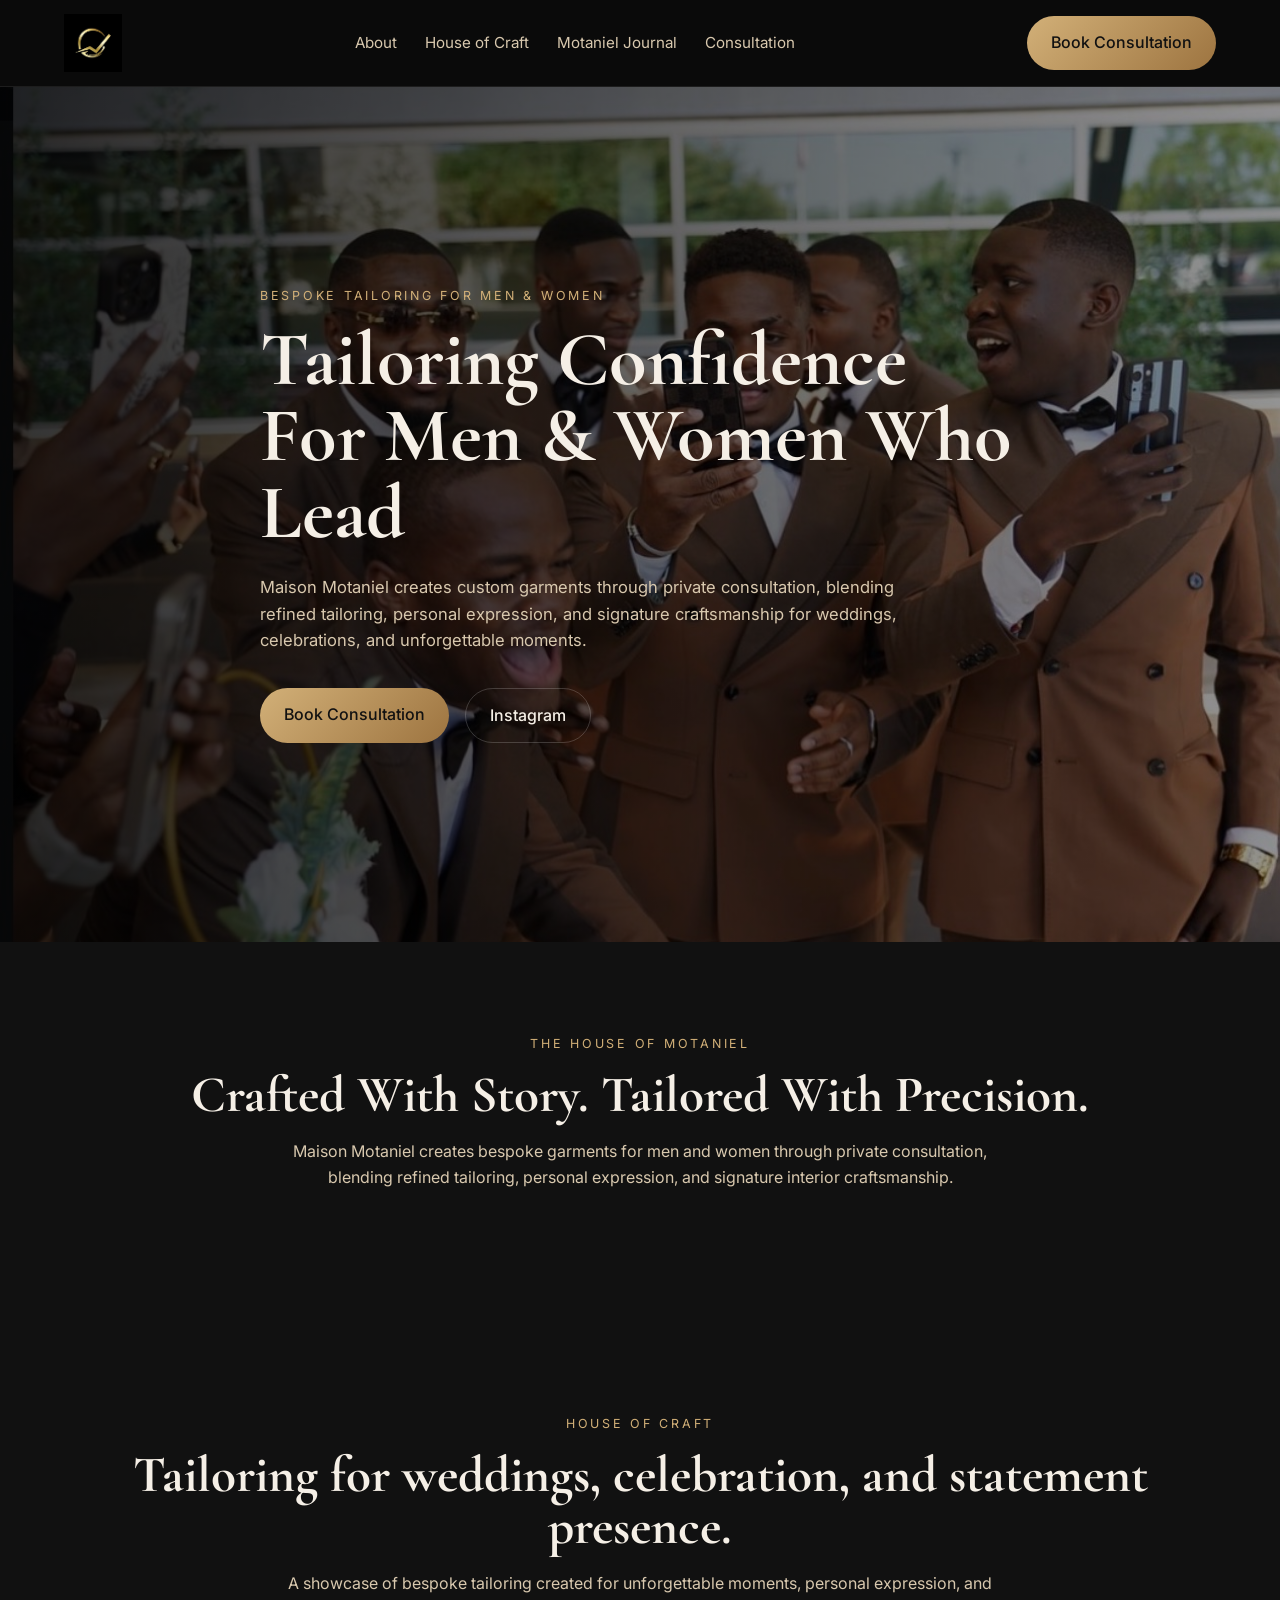
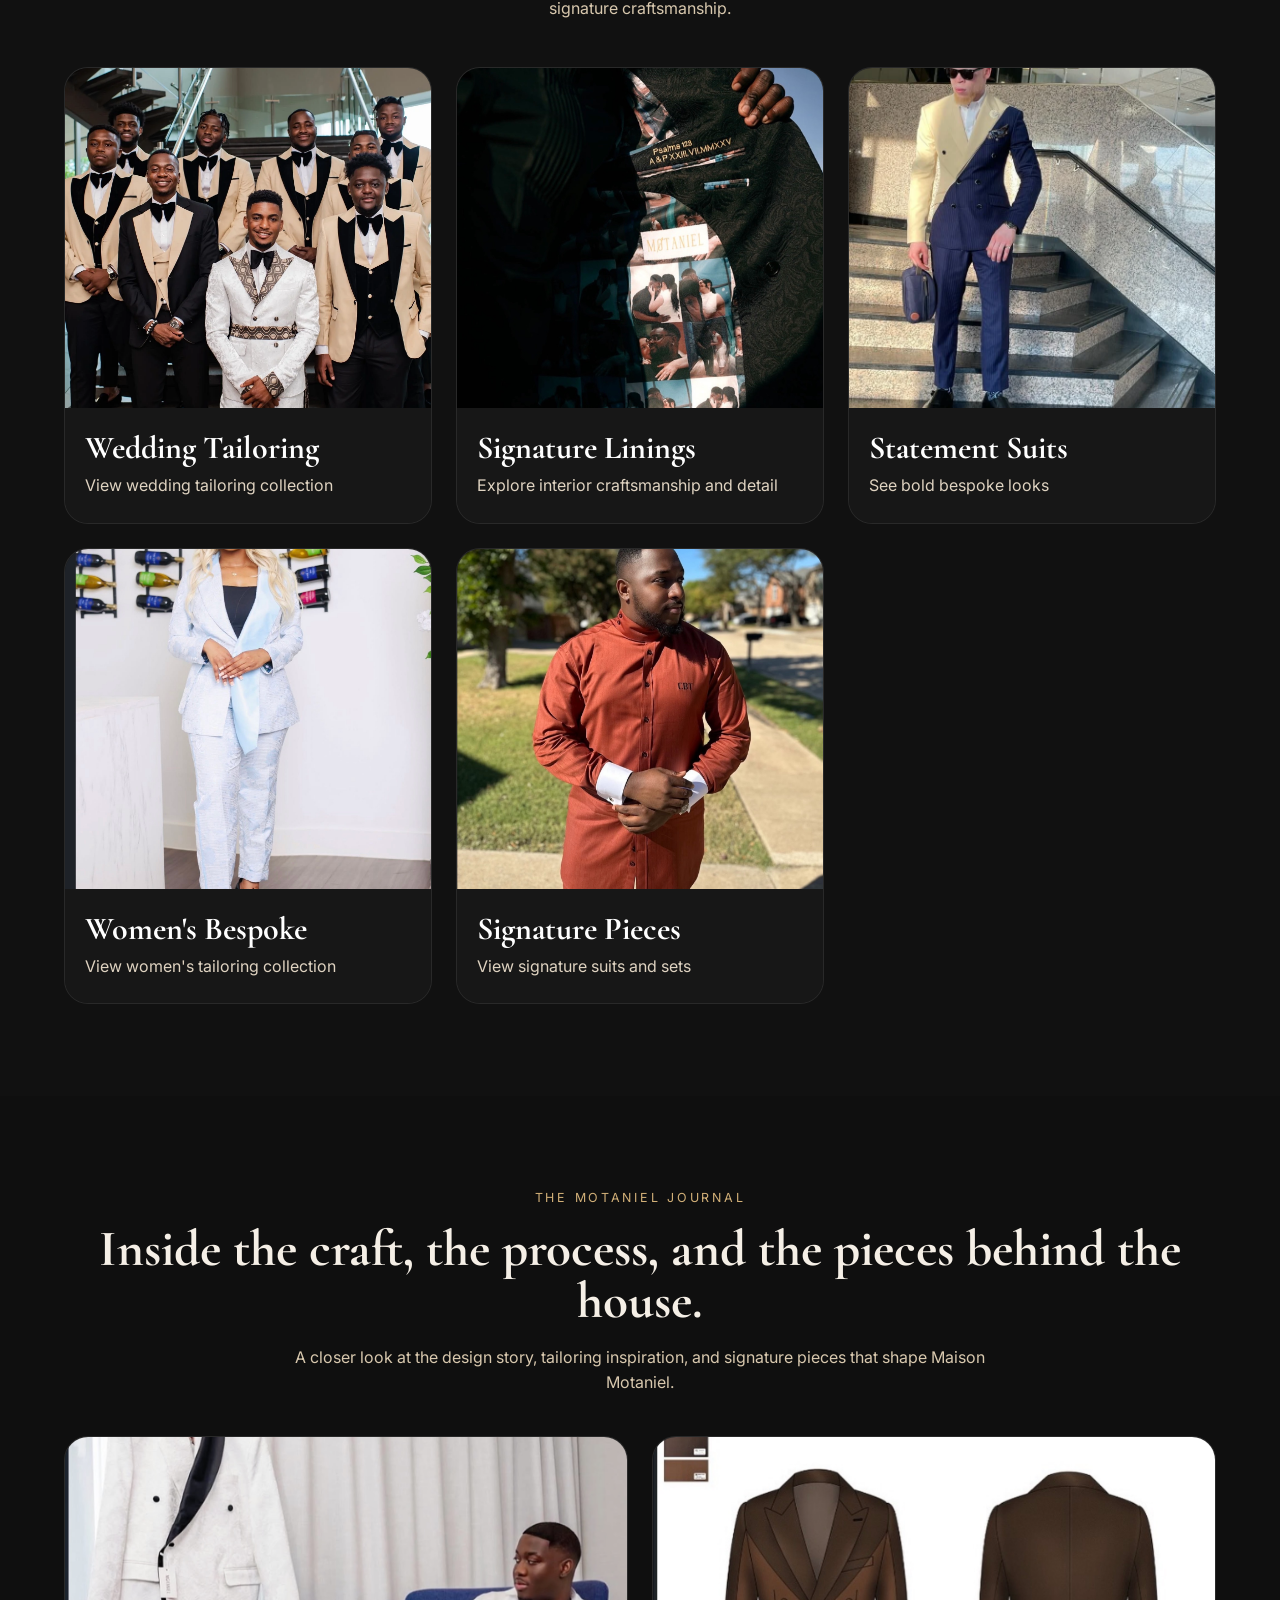
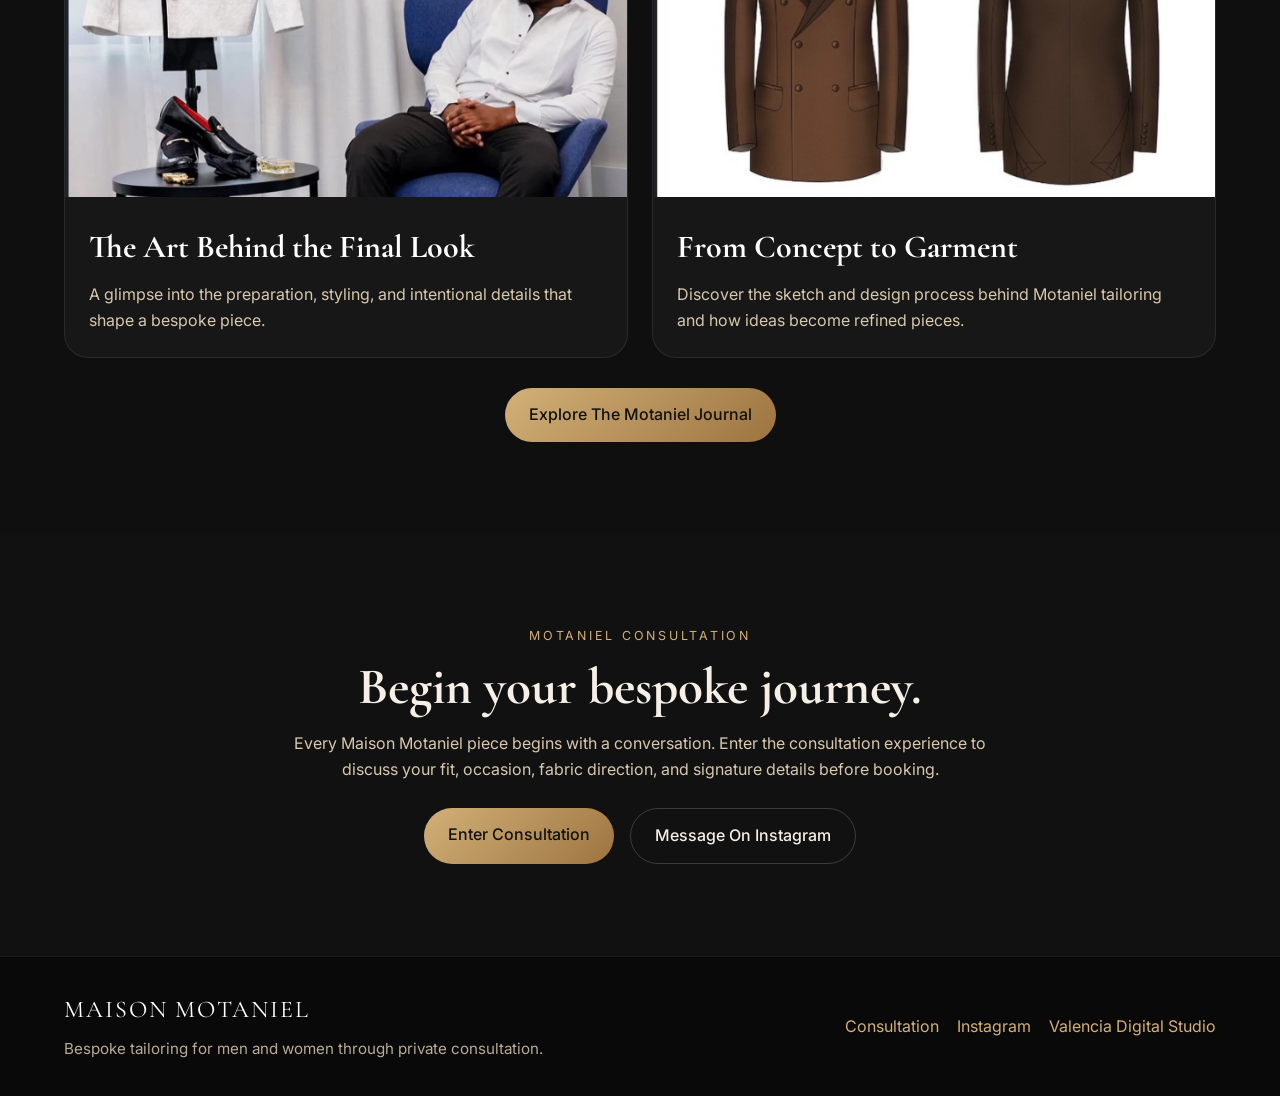
==== index.html @ d2106789 "Update index.html" ====
<!DOCTYPE html>
<html lang="en">
<head>
  <meta charset="UTF-8" />
  <meta name="viewport" content="width=device-width, initial-scale=1.0" />
  <title>Maison Motaniel | Bespoke Tailoring</title>
  <meta name="description" content="Maison Motaniel offers bespoke tailoring for men and women through private consultation, personalized craftsmanship, and signature interior details." />

  <link rel="preconnect" href="https://fonts.googleapis.com">
  <link rel="preconnect" href="https://fonts.gstatic.com" crossorigin>
  <link href="https://fonts.googleapis.com/css2?family=Cormorant+Garamond:wght@400;500;600;700&family=Inter:wght@300;400;500;600&display=swap" rel="stylesheet">
  <link rel="stylesheet" href="style.css">
</head>
<body>

  <header class="site-header">
    <div class="container nav">

      <a href="index.html" class="logo">
        <img src="assets/motaniel-logo.png" alt="Maison Motaniel Logo">
      </a>

      <nav class="menu" id="menu">
        <a href="about.html">About</a>
        <a href="craft.html">House of Craft</a>
        <a href="journal.html">Motaniel Journal</a>
        <a href="consultation.html">Consultation</a>
      </nav>

      <div class="header-right">
        <a href="consultation.html" class="btn btn-gold desktop-btn">Book Consultation</a>
        <button class="menu-toggle" id="menu-toggle" aria-label="Toggle menu">☰</button>
      </div>

    </div>
  </header>

  <section class="hero">
    <div class="container hero-content">
      <p class="eyebrow">Bespoke Tailoring For Men & Women</p>
      <h1>Tailoring Confidence For Men & Women Who Lead</h1>
      <p class="hero-text">
        Maison Motaniel creates custom garments through private consultation, blending refined tailoring,
        personal expression, and signature craftsmanship for weddings, celebrations, and unforgettable moments.
      </p>

      <div class="hero-buttons">
        <a href="consultation.html" class="btn btn-gold">Book Consultation</a>
        <a href="https://www.instagram.com/maisonmotaniel?igsh=MmF2M21vanVxc3ds" target="_blank" class="btn btn-outline">Instagram</a>
      </div>
    </div>
  </section>

  <section class="section brand-statement">
    <div class="container">
      <p class="eyebrow center">The House of Motaniel</p>
      <h2 class="center">Crafted With Story. Tailored With Precision.</h2>
      <p class="brand-intro center">
        Maison Motaniel creates bespoke garments for men and women through private consultation,
        blending refined tailoring, personal expression, and signature interior craftsmanship.
      </p>
    </div>
  </section>

  <section id="craft" class="section dark-section">
    <div class="container">

      <p class="eyebrow center">House of Craft</p>
      <h2 class="center">Tailoring for weddings, celebration, and statement presence.</h2>
      <p class="brand-intro center">
        A showcase of bespoke tailoring created for unforgettable moments, personal expression,
        and signature craftsmanship.
      </p>

      <div class="carousel-shell">
        <div class="luxury-grid" id="mobileCraftSlider">

          <a href="wedding.html" class="portfolio-link">
            <div class="luxury-card">
              <div class="luxury-image-wrap">
                <img src="assets/wedding-suit.jpg" alt="Wedding Tailoring" class="luxury-photo">
              </div>
              <div class="luxury-overlay">
                <h3>Wedding Tailoring</h3>
                <p>View wedding tailoring collection</p>
              </div>
            </div>
          </a>

          <a href="linings.html" class="portfolio-link">
            <div class="luxury-card">
              <div class="luxury-image-wrap">
                <img src="assets/lining-detail.jpg" alt="Signature Linings" class="luxury-photo">
              </div>
              <div class="luxury-overlay">
                <h3>Signature Linings</h3>
                <p>Explore interior craftsmanship and detail</p>
              </div>
            </div>
          </a>

          <a href="statement.html" class="portfolio-link">
            <div class="luxury-card">
              <div class="luxury-image-wrap">
                <img src="assets/statement-suit.jpg" alt="Statement Suits" class="luxury-photo">
              </div>
              <div class="luxury-overlay">
                <h3>Statement Suits</h3>
                <p>See bold bespoke looks</p>
              </div>
            </div>
          </a>

          <a href="women.html" class="portfolio-link">
            <div class="luxury-card">
              <div class="luxury-image-wrap">
                <img src="assets/women-suit.jpg" alt="Women's Bespoke" class="luxury-photo">
              </div>
              <div class="luxury-overlay">
                <h3>Women's Bespoke</h3>
                <p>View women's tailoring collection</p>
              </div>
            </div>
          </a>

          <a href="signature.html" class="portfolio-link">
            <div class="luxury-card">
              <div class="luxury-image-wrap">
                <img src="assets/signature-pieces.jpg" alt="Signature Pieces" class="luxury-photo">
              </div>
              <div class="luxury-overlay">
                <h3>Signature Pieces</h3>
                <p>View signature suits and sets</p>
              </div>
            </div>
          </a>

        </div>
      </div>
    </div>
  </section>

  <section class="section journal-home">
    <div class="container">
      <p class="eyebrow center">The Motaniel Journal</p>
      <h2 class="center">Inside the craft, the process, and the pieces behind the house.</h2>
      <p class="brand-intro center">
        A closer look at the design story, tailoring inspiration, and signature pieces that shape Maison Motaniel.
      </p>

      <div class="carousel-shell">
        <div class="journal-feature-grid" id="mobileJournalSlider">

          <a href="journal.html" class="journal-feature-card">
            <div class="journal-feature-image">
              <img src="assets/journal-1.jpg" alt="Motaniel Journal piece 1">
            </div>
            <div class="journal-feature-text">
              <h3>The Art Behind the Final Look</h3>
              <p>A glimpse into the preparation, styling, and intentional details that shape a bespoke piece.</p>
            </div>
          </a>

          <a href="journal.html" class="journal-feature-card">
            <div class="journal-feature-image">
              <img src="assets/journal-2.jpg" alt="Motaniel Journal piece 2">
            </div>
            <div class="journal-feature-text">
              <h3>From Concept to Garment</h3>
              <p>Discover the sketch and design process behind Motaniel tailoring and how ideas become refined pieces.</p>
            </div>
          </a>

        </div>
      </div>

      <div class="center top-space">
        <a href="journal.html" class="btn btn-gold">Explore The Motaniel Journal</a>
      </div>
    </div>
  </section>

  <section class="section dark-section">
    <div class="container consultation-box">
      <p class="eyebrow center">Motaniel Consultation</p>
      <h2 class="center">Begin your bespoke journey.</h2>
      <p class="center consultation-text">
        Every Maison Motaniel piece begins with a conversation. Enter the consultation experience to discuss
        your fit, occasion, fabric direction, and signature details before booking.
      </p>

      <div class="hero-buttons center-buttons">
        <a href="consultation.html" class="btn btn-gold">Enter Consultation</a>
        <a href="https://www.instagram.com/maisonmotaniel?igsh=MmF2M21vanVxc3ds" target="_blank" class="btn btn-outline">
          Message On Instagram
        </a>
      </div>
    </div>
  </section>

  <footer class="footer">
    <div class="container footer-wrap">
      <div>
        <div class="footer-brand">MAISON MOTANIEL</div>
        <p class="footer-text">Bespoke tailoring for men and women through private consultation.</p>
      </div>

      <div class="footer-links">
        <a href="consultation.html">Consultation</a>
        <a href="https://www.instagram.com/maisonmotaniel" target="_blank">Instagram</a>
        <a href="https://www.instagram.com/valenciadigitalstudio" target="_blank">Valencia Digital Studio</a>
      </div>
    </div>
  </footer>

  <script>
    const toggle = document.getElementById("menu-toggle");
    const menu = document.getElementById("menu");

    toggle.addEventListener("click", () => {
      menu.classList.toggle("show");
    });

    function setupLuxuryCarousel(sliderId, cardSelector, interval = 3500) {
      const slider = document.getElementById(sliderId);
      if (!slider) return;

      const cards = slider.querySelectorAll(cardSelector);
      if (!cards.length) return;

      let index = 0;
      let paused = false;

      function goToCard(i) {
        const card = cards[i];
        if (!card) return;

        slider.scrollTo({
          left: card.offsetLeft - slider.offsetLeft,
          behavior: "smooth"
        });
      }

      function nextCard() {
        if (paused) return;

        index++;
        if (index >= cards.length) {
          index = 0;
        }

        goToCard(index);
      }

      slider.addEventListener("mouseenter", () => paused = true);
      slider.addEventListener("mouseleave", () => paused = false);
      slider.addEventListener("touchstart", () => paused = true, { passive: true });
      slider.addEventListener("touchend", () => {
        setTimeout(() => paused = false, 1200);
      });

      setInterval(nextCard, interval);
    }

    setupLuxuryCarousel("mobileCraftSlider", ".portfolio-link", 3200);
    setupLuxuryCarousel("mobileJournalSlider", ".journal-feature-card", 3800);
  </script>

</body>
</html>
---- style.css ----
* {
  margin: 0;
  padding: 0;
  box-sizing: border-box;
}

html {
  scroll-behavior: smooth;
}

body {
  font-family: 'Inter', sans-serif;
  background: #0b0b0b;
  color: #f5efe6;
  line-height: 1.6;
}

a {
  text-decoration: none;
  color: inherit;
}

img {
  display: block;
  max-width: 100%;
}

.container {
  width: 90%;
  max-width: 1240px;
  margin: 0 auto;
}

/* HEADER */

.site-header {
  position: sticky;
  top: 0;
  z-index: 1000;
  background: rgba(11, 11, 11, 0.94);
  backdrop-filter: blur(8px);
  border-bottom: 1px solid rgba(255,255,255,0.08);
}

.nav {
  display: flex;
  justify-content: space-between;
  align-items: center;
  min-height: 86px;
  gap: 24px;
}

.logo {
  display: flex;
  align-items: center;
}

.logo img {
  height: 58px;
  width: auto;
}

.menu {
  display: flex;
  align-items: center;
  gap: 28px;
  font-size: 0.95rem;
  color: #d8c8ae;
}

.menu a:hover {
  color: #ffffff;
}

.header-right {
  display: flex;
  align-items: center;
  gap: 18px;
}

.menu-toggle {
  display: none;
  background: transparent;
  border: none;
  color: #f5efe6;
  font-size: 28px;
  cursor: pointer;
}

/* BUTTONS */

.btn {
  display: inline-block;
  padding: 14px 24px;
  border-radius: 999px;
  font-weight: 500;
  transition: 0.3s ease;
}

.btn-gold {
  background: linear-gradient(135deg, #d2b078, #9d7440);
  color: #111111;
}

.btn-gold:hover {
  transform: translateY(-2px);
}

.btn-outline {
  border: 1px solid rgba(255,255,255,0.18);
  color: #f5efe6;
}

.btn-outline:hover {
  border-color: #d2b078;
  color: #d2b078;
}

/* HERO */

.hero {
  min-height: 95vh;
  display: flex;
  align-items: center;
  background:
    linear-gradient(to right, rgba(0,0,0,0.80), rgba(0,0,0,0.42)),
    url("assets/hero-banner.jpg");
  background-size: cover;
  background-position: center;
}

.hero-content {
  max-width: 760px;
  padding: 120px 0;
}

.eyebrow {
  text-transform: uppercase;
  letter-spacing: 0.22em;
  color: #d2b078;
  font-size: 0.78rem;
  margin-bottom: 16px;
}

.hero h1,
h2 {
  font-family: 'Cormorant Garamond', serif;
  line-height: 1;
}

.hero h1 {
  font-size: clamp(3rem, 6vw, 5.6rem);
  margin-bottom: 22px;
}

.hero-text {
  max-width: 640px;
  color: #d8c8ae;
  font-size: 1.04rem;
  margin-bottom: 34px;
}

.hero-buttons {
  display: flex;
  gap: 16px;
  flex-wrap: wrap;
}

/* INNER HERO */

.inner-hero {
  min-height: 70vh;
  display: flex;
  align-items: center;
  background:
    linear-gradient(to right, rgba(0,0,0,0.78), rgba(0,0,0,0.38)),
    url("assets/hero-banner.jpg");
  background-size: cover;
  background-position: center;
}

.inner-hero-content {
  max-width: 760px;
  padding: 110px 0;
}

/* GENERAL */

.section {
  padding: 92px 0;
}

.dark-section {
  background: #111111;
}

.center {
  text-align: center;
}

.center-buttons {
  justify-content: center;
}

h2 {
  font-size: clamp(2.2rem, 4vw, 3.7rem);
  margin-bottom: 18px;
}

p {
  color: #d9cfbf;
}

.brand-intro {
  max-width: 760px;
  margin: 0 auto 40px;
  color: #d8c8ae;
}

.brand-statement {
  background: #111111;
}

/* LAYOUTS */

.two-column {
  display: grid;
  grid-template-columns: 1fr 1fr;
  gap: 40px;
  align-items: start;
}

.cards {
  display: grid;
  grid-template-columns: repeat(3, 1fr);
  gap: 24px;
}

.card,
.process-box {
  background: #171717;
  border: 1px solid rgba(255,255,255,0.08);
  border-radius: 22px;
  padding: 28px;
}

.card h3,
.process-box h3 {
  font-family: 'Cormorant Garamond', serif;
  font-size: 1.8rem;
  margin-bottom: 12px;
  color: #ffffff;
}

.process-grid {
  display: grid;
  grid-template-columns: repeat(4, 1fr);
  gap: 22px;
  margin-top: 40px;
}

.process-box span {
  color: #d2b078;
  font-size: 1.2rem;
  font-weight: 600;
}

/* HOUSE OF CRAFT */

.portfolio-link {
  text-decoration: none;
  color: inherit;
  display: block;
}

.luxury-grid {
  display: grid;
  grid-template-columns: repeat(3, 1fr);
  gap: 24px;
  margin-top: 45px;
}

.luxury-card {
  background: #171717;
  border: 1px solid rgba(255,255,255,0.08);
  border-radius: 24px;
  overflow: hidden;
  display: flex;
  flex-direction: column;
  height: 100%;
  transition: transform 0.35s ease, border-color 0.35s ease;
}

.luxury-card:hover {
  transform: translateY(-4px);
  border-color: rgba(210,176,120,0.35);
}

.luxury-image-wrap {
  width: 100%;
  height: 340px;
  overflow: hidden;
  background: #111111;
}

.luxury-photo {
  width: 100%;
  height: 100%;
  object-fit: cover;
  display: block;
}

.luxury-overlay {
  padding: 22px 20px 24px;
  background: #171717;
}

.luxury-overlay h3 {
  font-family: 'Cormorant Garamond', serif;
  font-size: 2rem;
  color: #ffffff;
  margin-bottom: 8px;
  line-height: 1.1;
}

.luxury-overlay p {
  color: #dfd3c1;
  margin: 0;
}

/* JOURNAL */

.top-space {
  margin-top: 30px;
}

.journal-home {
  background: #0f0f0f;
}

.journal-feature-grid {
  display: grid;
  grid-template-columns: repeat(2, 1fr);
  gap: 24px;
  margin-top: 40px;
}

.journal-feature-card {
  text-decoration: none;
  color: inherit;
  background: #171717;
  border: 1px solid rgba(255,255,255,0.08);
  border-radius: 24px;
  overflow: hidden;
  display: block;
  transition: transform 0.35s ease, border-color 0.35s ease;
}

.journal-feature-card:hover {
  transform: translateY(-4px);
  border-color: rgba(210,176,120,0.35);
}

.journal-feature-image img {
  width: 100%;
  height: 360px;
  object-fit: cover;
  display: block;
}

.journal-feature-text {
  padding: 24px;
}

.journal-feature-text h3 {
  font-family: 'Cormorant Garamond', serif;
  font-size: 2rem;
  margin-bottom: 10px;
  color: #ffffff;
}

.journal-feature-text p {
  color: #d8c8ae;
}

/* CONSULTATION */

.consultation-box {
  max-width: 920px;
  margin: 0 auto;
}

.consultation-text,
.contact-text {
  max-width: 700px;
  margin: 0 auto 26px;
  color: #d8c8ae;
}

/* GALLERY */

.gallery-grid {
  display: grid;
  grid-template-columns: repeat(3, 1fr);
  gap: 22px;
}

.gallery-item {
  border-radius: 20px;
  overflow: hidden;
  background: #111111;
  border: 1px solid rgba(255,255,255,0.08);
  aspect-ratio: 4 / 5;
}

.gallery-item img {
  width: 100%;
  height: 100%;
  display: block;
  object-fit: cover;
}

/* FOOTER */

.footer {
  padding: 34px 0;
  border-top: 1px solid rgba(255,255,255,0.08);
  background: #090909;
}

.footer-wrap {
  display: flex;
  justify-content: space-between;
  align-items: center;
  gap: 20px;
  flex-wrap: wrap;
}

.footer-brand {
  font-family: 'Cormorant Garamond', serif;
  font-size: 1.5rem;
  letter-spacing: 0.08em;
  color: #ffffff;
  margin-bottom: 8px;
}

.footer-text {
  font-size: 0.95rem;
  color: #b9ab95;
}

.footer-links {
  display: flex;
  gap: 18px;
  flex-wrap: wrap;
  color: #d2b078;
}

.footer-links a:hover {
  color: #ffffff;
}

/* MOBILE */

@media (max-width: 992px) {
  .desktop-btn {
    display: none;
  }

  .menu-toggle {
    display: block;
  }

  .menu {
    position: absolute;
    top: 86px;
    right: 5%;
    background: #111111;
    border: 1px solid rgba(255,255,255,0.08);
    border-radius: 18px;
    padding: 18px 20px;
    width: 220px;
    display: none;
    flex-direction: column;
    align-items: flex-start;
    gap: 14px;
    box-shadow: 0 20px 60px rgba(0,0,0,0.35);
  }

  .menu.show {
    display: flex;
  }

  .two-column {
    grid-template-columns: 1fr;
  }

  .hero {
    min-height: 84vh;
    background-size: cover;
  }

  .hero-content {
    padding: 100px 0;
  }

  .hero h1 {
    font-size: 3.3rem;
  }

  .mobile-auto-slider {
    display: flex !important;
    overflow-x: auto;
    gap: 18px;
    scroll-snap-type: x mandatory;
    -webkit-overflow-scrolling: touch;
    scrollbar-width: none;
    padding-bottom: 10px;
  }

  .mobile-auto-slider::-webkit-scrollbar {
    display: none;
  }

  .mobile-auto-slider .slide-card,
  .mobile-auto-slider .journal-feature-card {
    flex: 0 0 85%;
    scroll-snap-align: start;
  }

  .journal-feature-grid {
    display: flex;
  }

  .luxury-grid {
    display: flex;
    overflow-x: auto;
    gap: 20px;
    scroll-snap-type: x mandatory;
    -webkit-overflow-scrolling: touch;
    scrollbar-width: none;
    padding: 4px 2px 14px;
  }

  .luxury-grid::-webkit-scrollbar {
    display: none;
  }

  .portfolio-link {
    flex: 0 0 84%;
    scroll-snap-align: start;
  }

  .luxury-card {
    min-height: 100%;
  }

  .luxury-image-wrap {
    height: 300px;
  }

  .gallery-grid {
    grid-template-columns: 1fr;
  }
}

@media (max-width: 640px) {
  .container {
    width: 92%;
  }

  .logo img {
    height: 48px;
  }

  .hero h1 {
    font-size: 2.7rem;
  }

  .btn {
    padding: 13px 20px;
  }

  .section {
    padding: 74px 0;
  }

  .luxury-overlay h3 {
    font-size: 1.8rem;
  }

  .journal-feature-image img {
    height: 300px;
  }

  .journal-feature-text h3 {
    font-size: 1.8rem;
  }

  .portfolio-link {
    flex: 0 0 88%;
  }

  .luxury-image-wrap {
    height: 270px;
  }
}
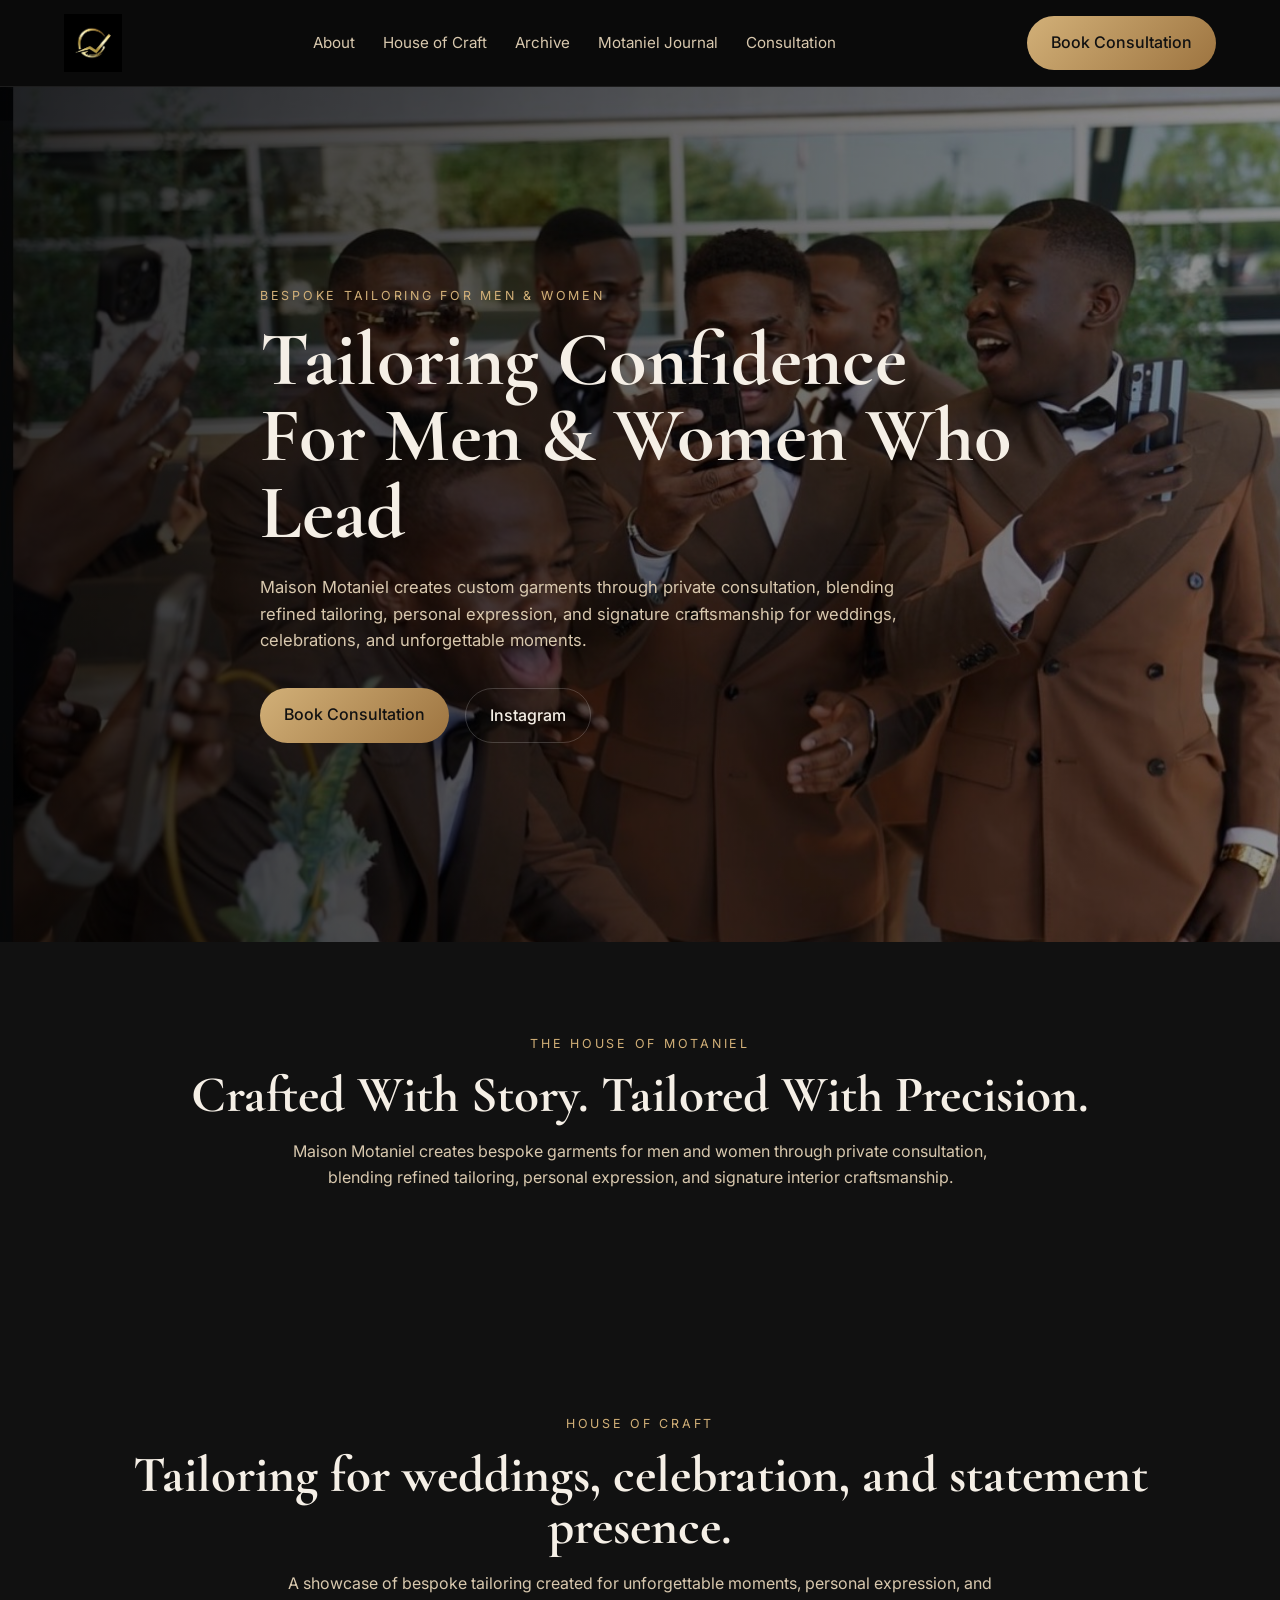
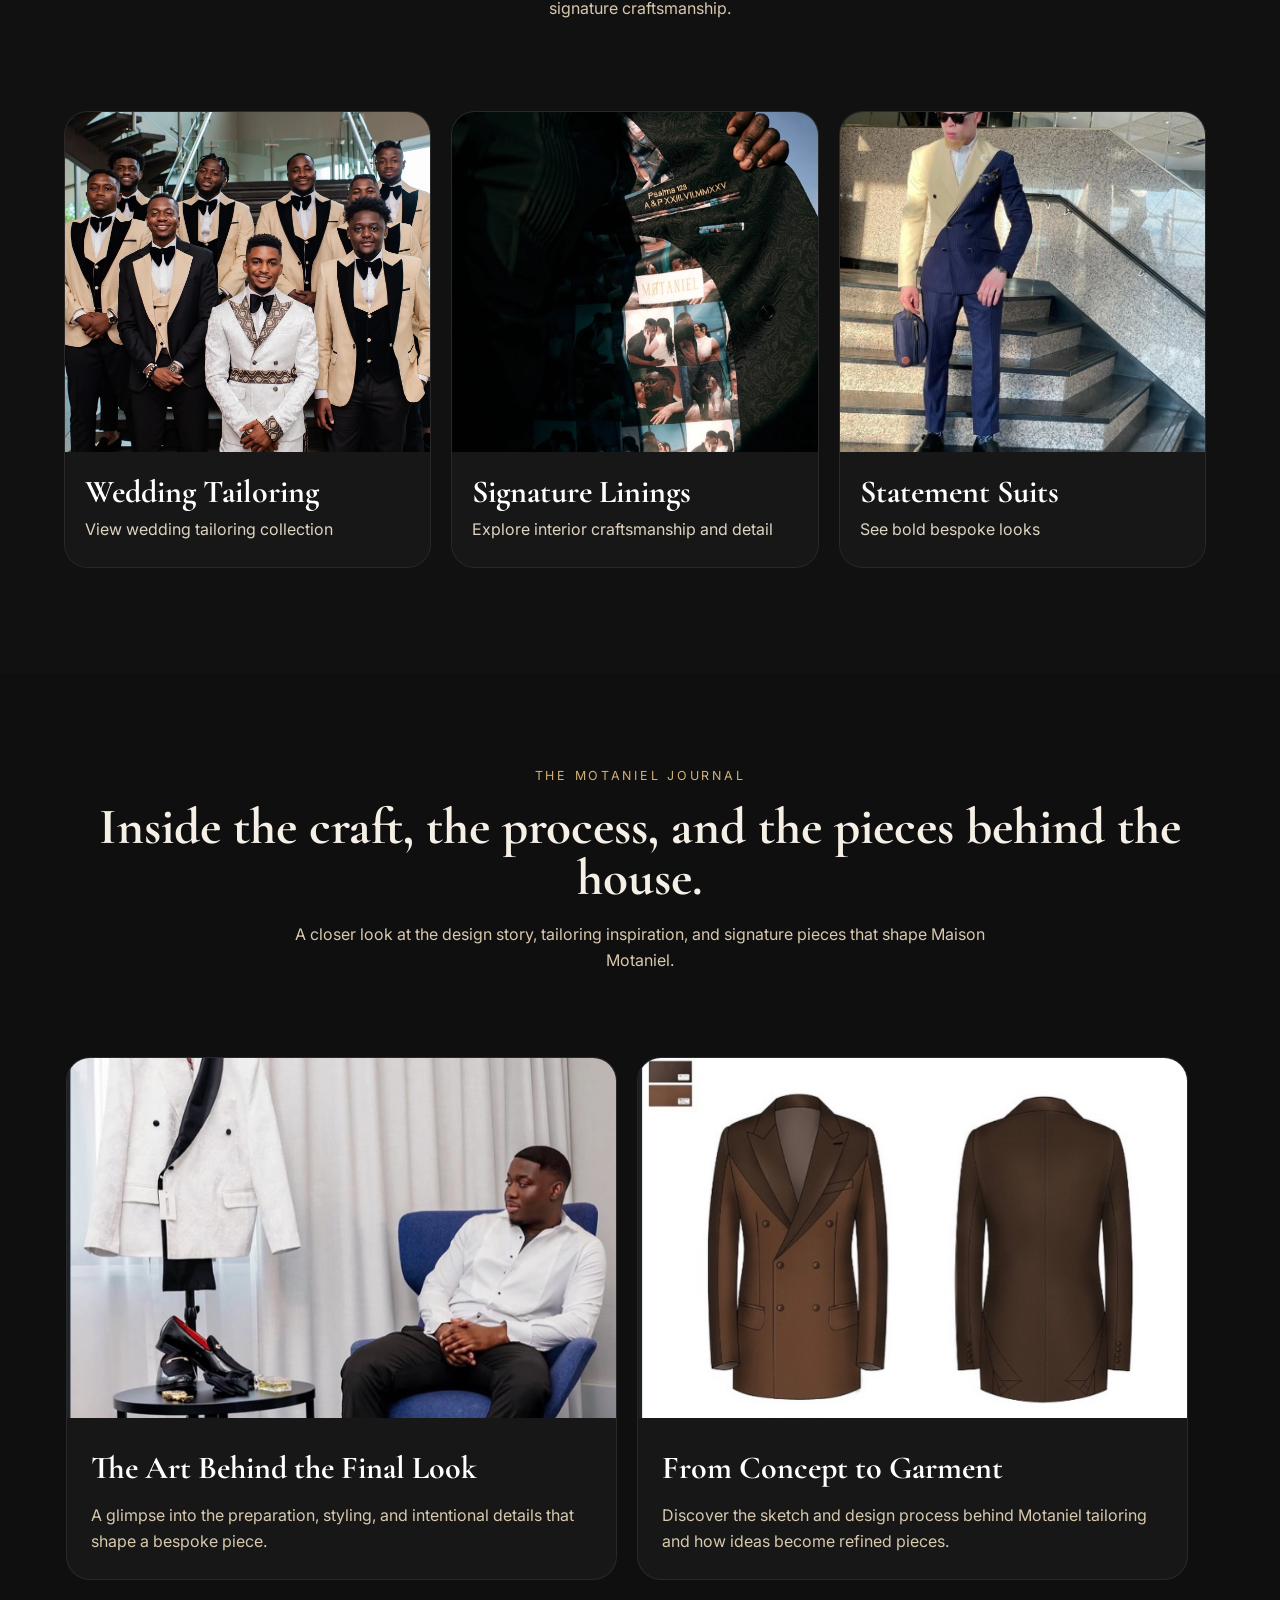
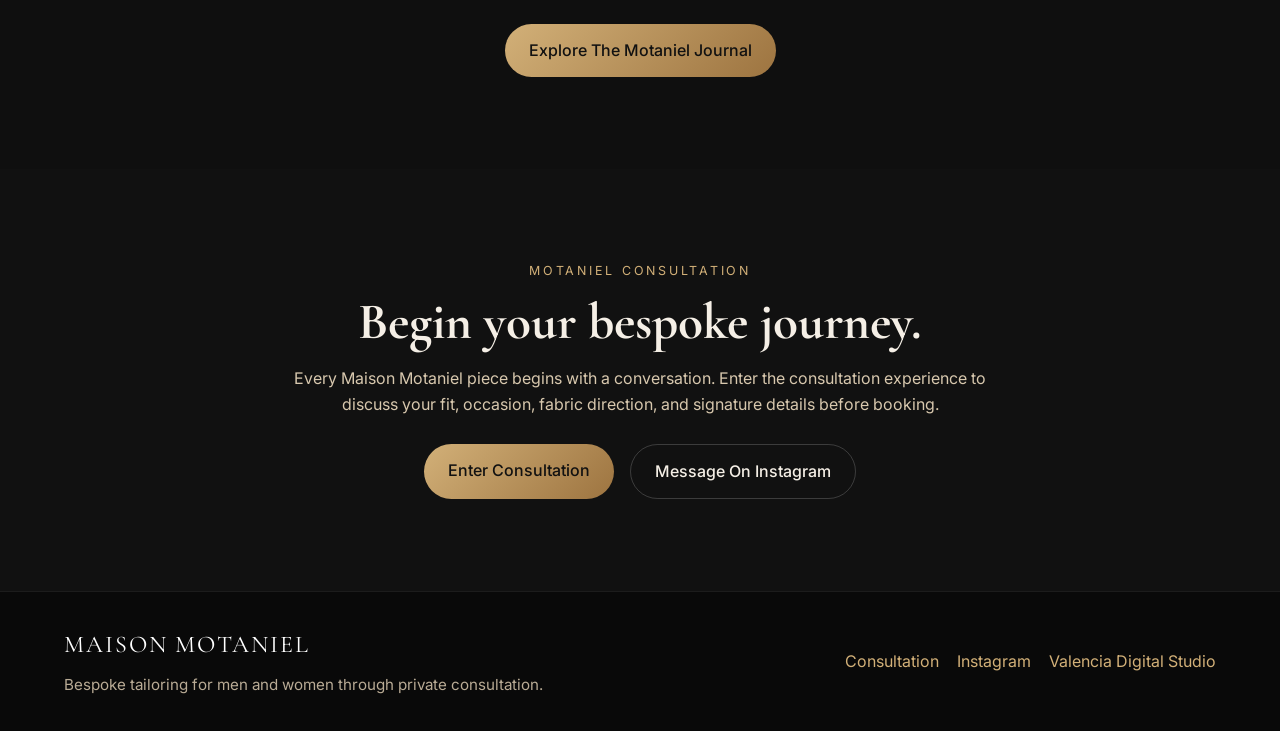
==== commit bc5b6234: "Update index.html" ====
--- a/index.html
+++ b/index.html
@@ -23,6 +23,7 @@
       <nav class="menu" id="menu">
         <a href="about.html">About</a>
         <a href="craft.html">House of Craft</a>
+        <a href="archive.html">Archive</a>
         <a href="journal.html">Motaniel Journal</a>
         <a href="consultation.html">Consultation</a>
       </nav>
--- a/style.css
+++ b/style.css
@@ -221,6 +221,10 @@
   background: #111111;
 }
 
+.carousel-shell {
+  overflow: hidden;
+}
+
 /* LAYOUTS */
 
 .two-column {
@@ -271,13 +275,24 @@
   text-decoration: none;
   color: inherit;
   display: block;
+  flex: 0 0 32%;
+  scroll-snap-align: start;
 }
 
 .luxury-grid {
-  display: grid;
-  grid-template-columns: repeat(3, 1fr);
-  gap: 24px;
+  display: flex;
+  overflow-x: auto;
+  gap: 20px;
   margin-top: 45px;
+  scroll-snap-type: x mandatory;
+  scroll-behavior: smooth;
+  -webkit-overflow-scrolling: touch;
+  scrollbar-width: none;
+  padding: 4px 2px 14px;
+}
+
+.luxury-grid::-webkit-scrollbar {
+  display: none;
 }
 
 .luxury-card {
@@ -339,10 +354,19 @@
 }
 
 .journal-feature-grid {
-  display: grid;
-  grid-template-columns: repeat(2, 1fr);
-  gap: 24px;
+  display: flex;
+  overflow-x: auto;
+  gap: 20px;
   margin-top: 40px;
+  scroll-snap-type: x mandatory;
+  scroll-behavior: smooth;
+  -webkit-overflow-scrolling: touch;
+  scrollbar-width: none;
+  padding: 4px 2px 14px;
+}
+
+.journal-feature-grid::-webkit-scrollbar {
+  display: none;
 }
 
 .journal-feature-card {
@@ -354,6 +378,8 @@
   overflow: hidden;
   display: block;
   transition: transform 0.35s ease, border-color 0.35s ease;
+  flex: 0 0 48%;
+  scroll-snap-align: start;
 }
 
 .journal-feature-card:hover {
@@ -508,51 +534,12 @@
     font-size: 3.3rem;
   }
 
-  .mobile-auto-slider {
-    display: flex !important;
-    overflow-x: auto;
-    gap: 18px;
-    scroll-snap-type: x mandatory;
-    -webkit-overflow-scrolling: touch;
-    scrollbar-width: none;
-    padding-bottom: 10px;
-  }
-
-  .mobile-auto-slider::-webkit-scrollbar {
-    display: none;
-  }
-
-  .mobile-auto-slider .slide-card,
-  .mobile-auto-slider .journal-feature-card {
-    flex: 0 0 85%;
-    scroll-snap-align: start;
-  }
-
-  .journal-feature-grid {
-    display: flex;
-  }
-
-  .luxury-grid {
-    display: flex;
-    overflow-x: auto;
-    gap: 20px;
-    scroll-snap-type: x mandatory;
-    -webkit-overflow-scrolling: touch;
-    scrollbar-width: none;
-    padding: 4px 2px 14px;
-  }
-
-  .luxury-grid::-webkit-scrollbar {
-    display: none;
-  }
-
   .portfolio-link {
     flex: 0 0 84%;
-    scroll-snap-align: start;
-  }
-
-  .luxury-card {
-    min-height: 100%;
+  }
+
+  .journal-feature-card {
+    flex: 0 0 84%;
   }
 
   .luxury-image-wrap {
@@ -601,7 +588,58 @@
     flex: 0 0 88%;
   }
 
+  .journal-feature-card {
+    flex: 0 0 88%;
+  }
+
   .luxury-image-wrap {
     height: 270px;
   }
 }
+.archive-image {
+  cursor: pointer;
+  transition: transform 0.35s ease, opacity 0.35s ease;
+}
+
+.archive-image:hover {
+  transform: scale(1.03);
+  opacity: 0.92;
+}
+
+.lightbox {
+  position: fixed;
+  inset: 0;
+  background: rgba(0, 0, 0, 0.92);
+  display: flex;
+  align-items: center;
+  justify-content: center;
+  padding: 40px 20px;
+  opacity: 0;
+  visibility: hidden;
+  transition: opacity 0.35s ease, visibility 0.35s ease;
+  z-index: 3000;
+}
+
+.lightbox.show {
+  opacity: 1;
+  visibility: visible;
+}
+
+.lightbox img {
+  max-width: 92vw;
+  max-height: 88vh;
+  border-radius: 18px;
+  box-shadow: 0 20px 80px rgba(0, 0, 0, 0.45);
+}
+
+.lightbox-close {
+  position: absolute;
+  top: 22px;
+  right: 28px;
+  background: transparent;
+  border: none;
+  color: #ffffff;
+  font-size: 2.6rem;
+  line-height: 1;
+  cursor: pointer;
+}
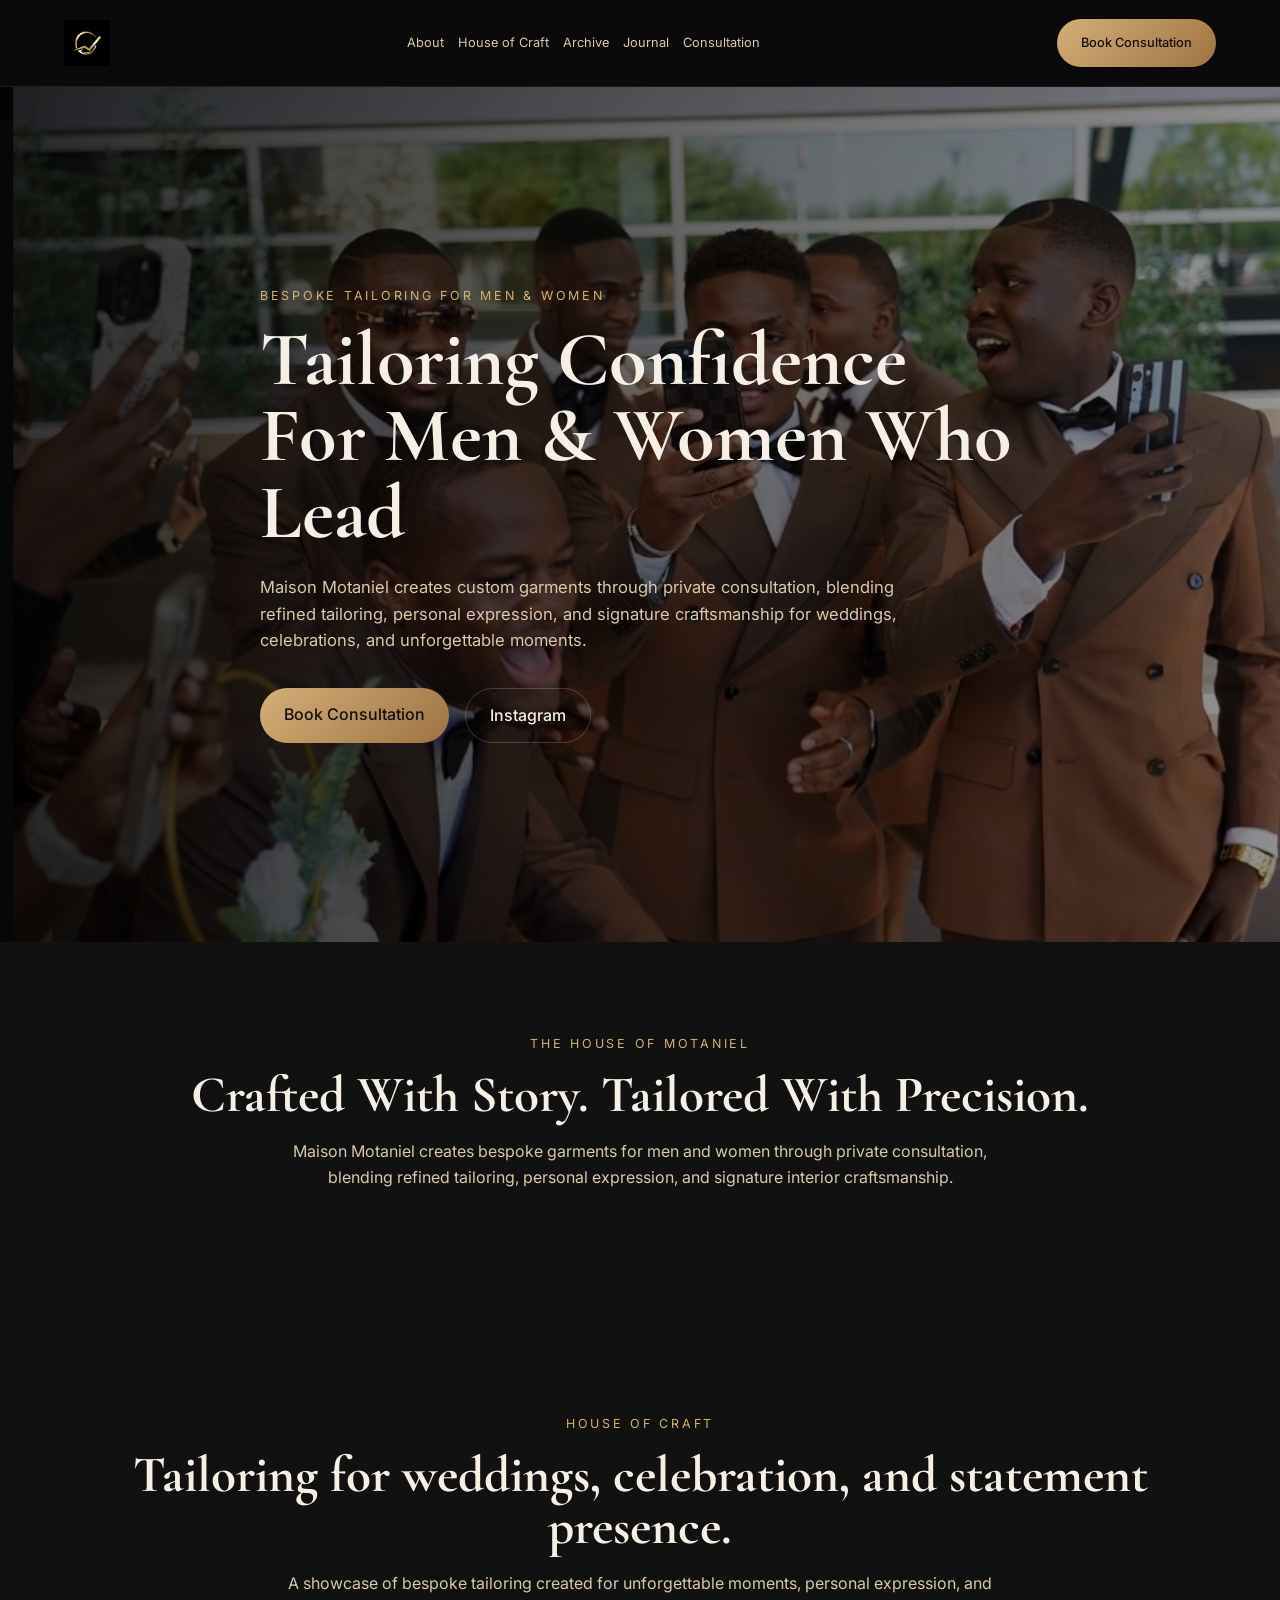
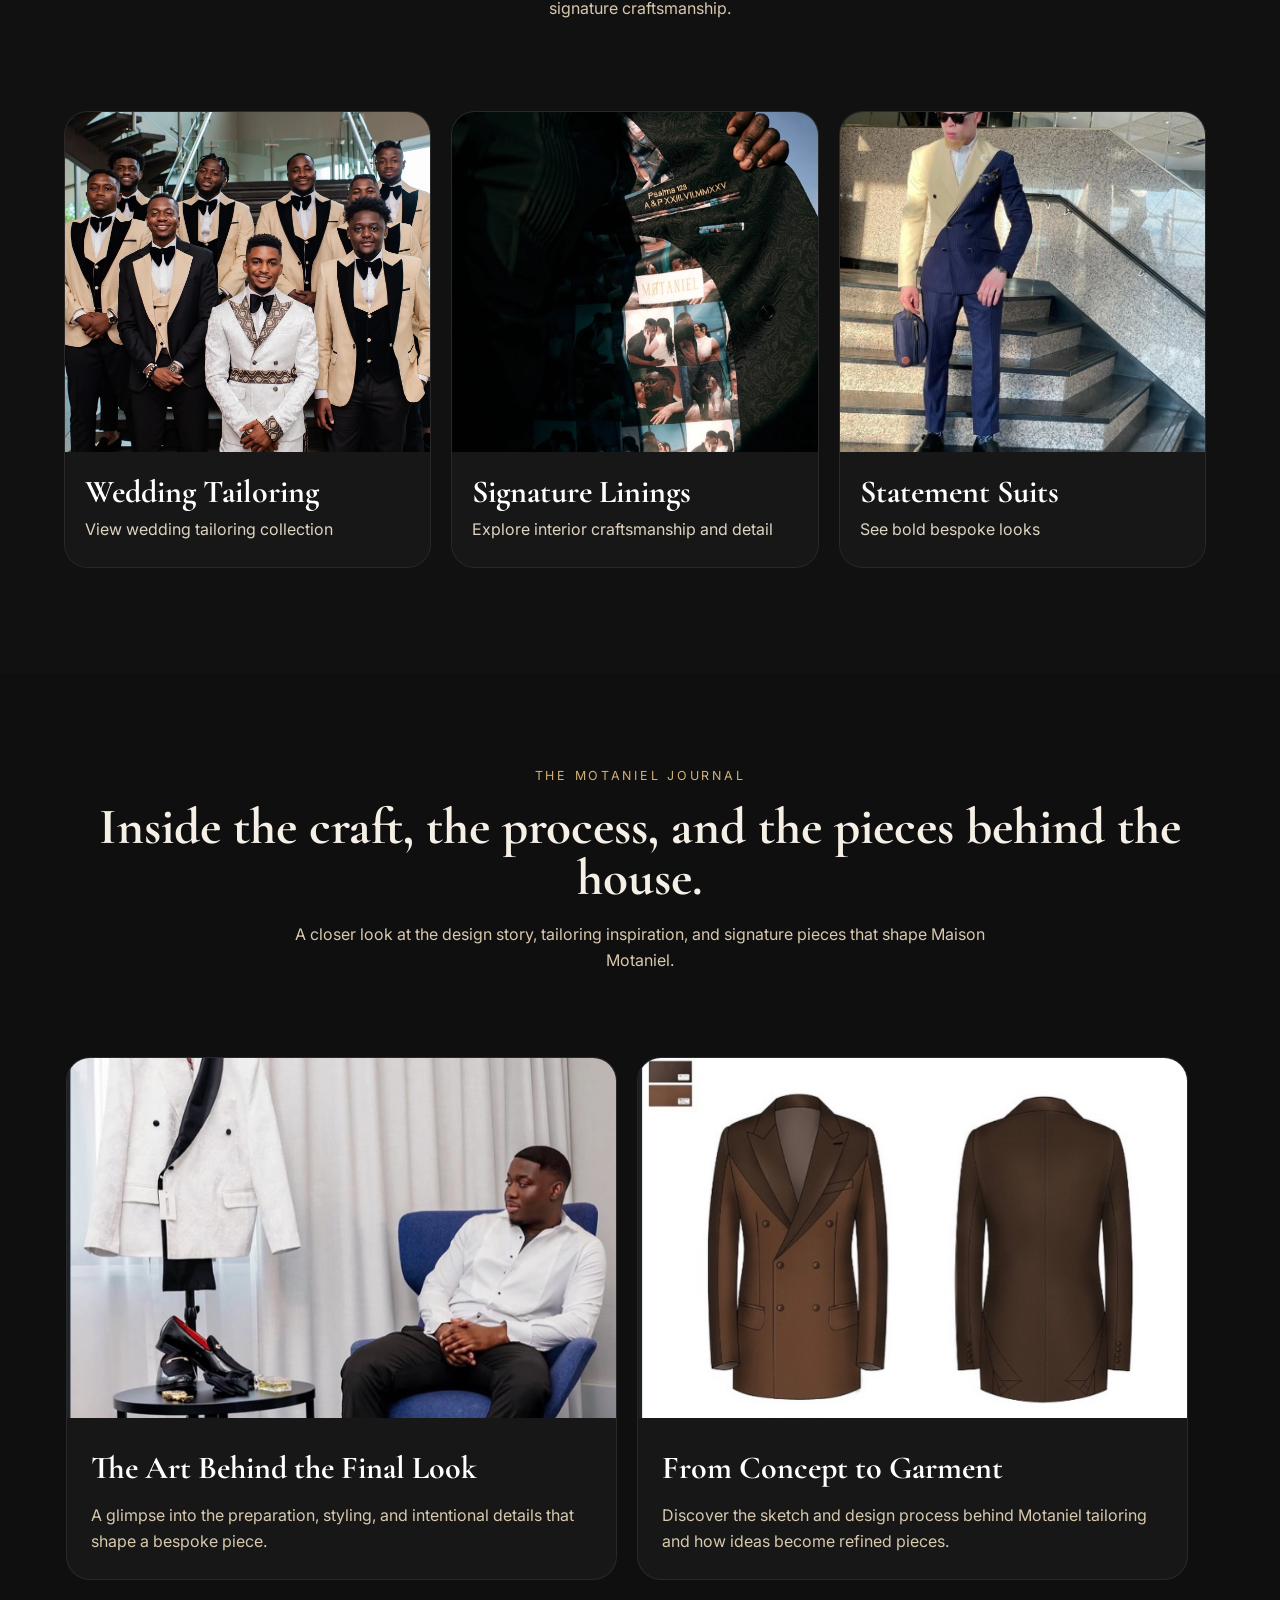
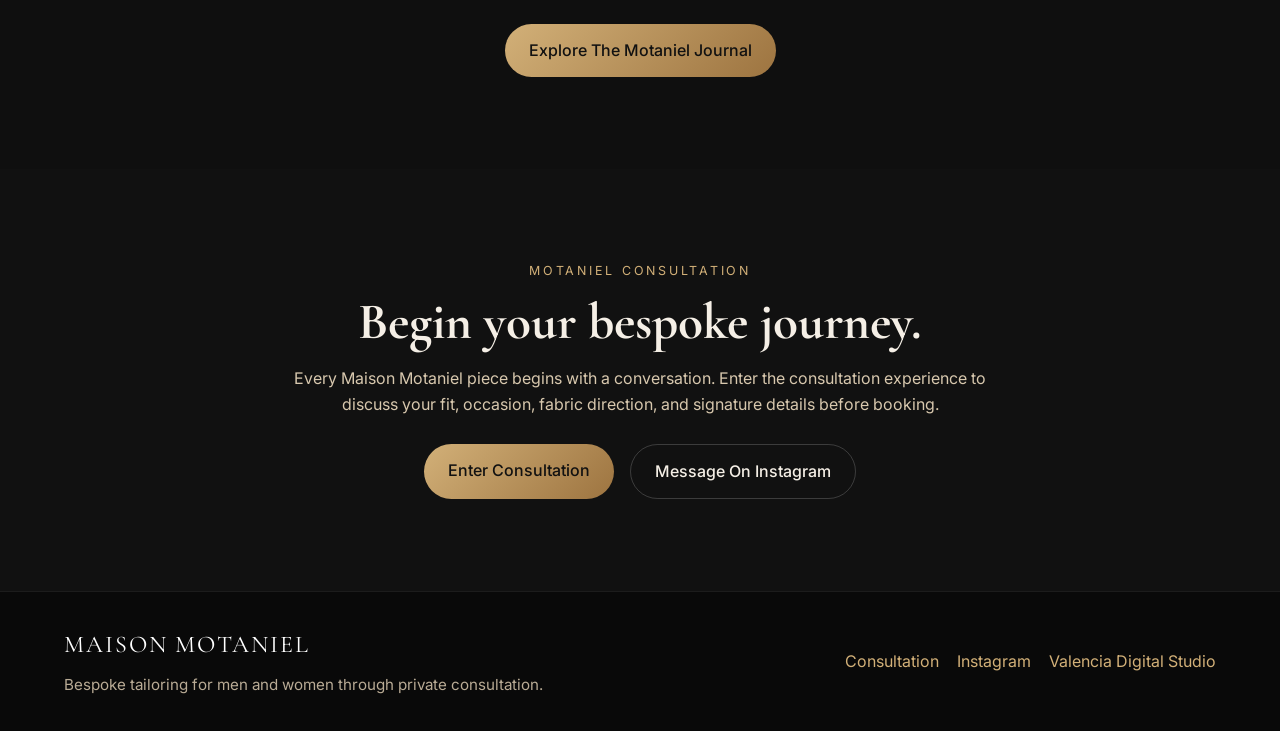
==== commit a44f8b68: "Update index.html" ====
--- a/index.html
+++ b/index.html
@@ -15,7 +15,6 @@
 
   <header class="site-header">
     <div class="container nav">
-
       <a href="index.html" class="logo">
         <img src="assets/motaniel-logo.png" alt="Maison Motaniel Logo">
       </a>
@@ -24,7 +23,7 @@
         <a href="about.html">About</a>
         <a href="craft.html">House of Craft</a>
         <a href="archive.html">Archive</a>
-        <a href="journal.html">Motaniel Journal</a>
+        <a href="journal.html">Journal</a>
         <a href="consultation.html">Consultation</a>
       </nav>
 
@@ -32,7 +31,6 @@
         <a href="consultation.html" class="btn btn-gold desktop-btn">Book Consultation</a>
         <button class="menu-toggle" id="menu-toggle" aria-label="Toggle menu">☰</button>
       </div>
-
     </div>
   </header>
 
@@ -65,7 +63,6 @@
 
   <section id="craft" class="section dark-section">
     <div class="container">
-
       <p class="eyebrow center">House of Craft</p>
       <h2 class="center">Tailoring for weddings, celebration, and statement presence.</h2>
       <p class="brand-intro center">
--- a/style.css
+++ b/style.css
@@ -43,29 +43,36 @@
 }
 
 .nav {
-  display: flex;
-  justify-content: space-between;
+  display: grid;
+  grid-template-columns: auto 1fr auto;
   align-items: center;
   min-height: 86px;
-  gap: 24px;
+  gap: 14px;
 }
 
 .logo {
   display: flex;
   align-items: center;
+  flex-shrink: 0;
 }
 
 .logo img {
-  height: 58px;
+  height: 46px;
   width: auto;
 }
 
 .menu {
   display: flex;
-  align-items: center;
-  gap: 28px;
-  font-size: 0.95rem;
+  justify-content: center;
+  align-items: center;
+  gap: 14px;
+  font-size: 0.80rem;
   color: #d8c8ae;
+  min-width: 0;
+}
+
+.menu a {
+  white-space: nowrap;
 }
 
 .menu a:hover {
@@ -75,7 +82,13 @@
 .header-right {
   display: flex;
   align-items: center;
-  gap: 18px;
+  gap: 10px;
+  flex-shrink: 0;
+}
+
+.desktop-btn {
+  padding: 10px 14px;
+  font-size: 0.80rem;
 }
 
 .menu-toggle {
@@ -505,7 +518,7 @@
     border: 1px solid rgba(255,255,255,0.08);
     border-radius: 18px;
     padding: 18px 20px;
-    width: 220px;
+    width: 240px;
     display: none;
     flex-direction: column;
     align-items: flex-start;
@@ -596,6 +609,7 @@
     height: 270px;
   }
 }
+
 .archive-image {
   cursor: pointer;
   transition: transform 0.35s ease, opacity 0.35s ease;
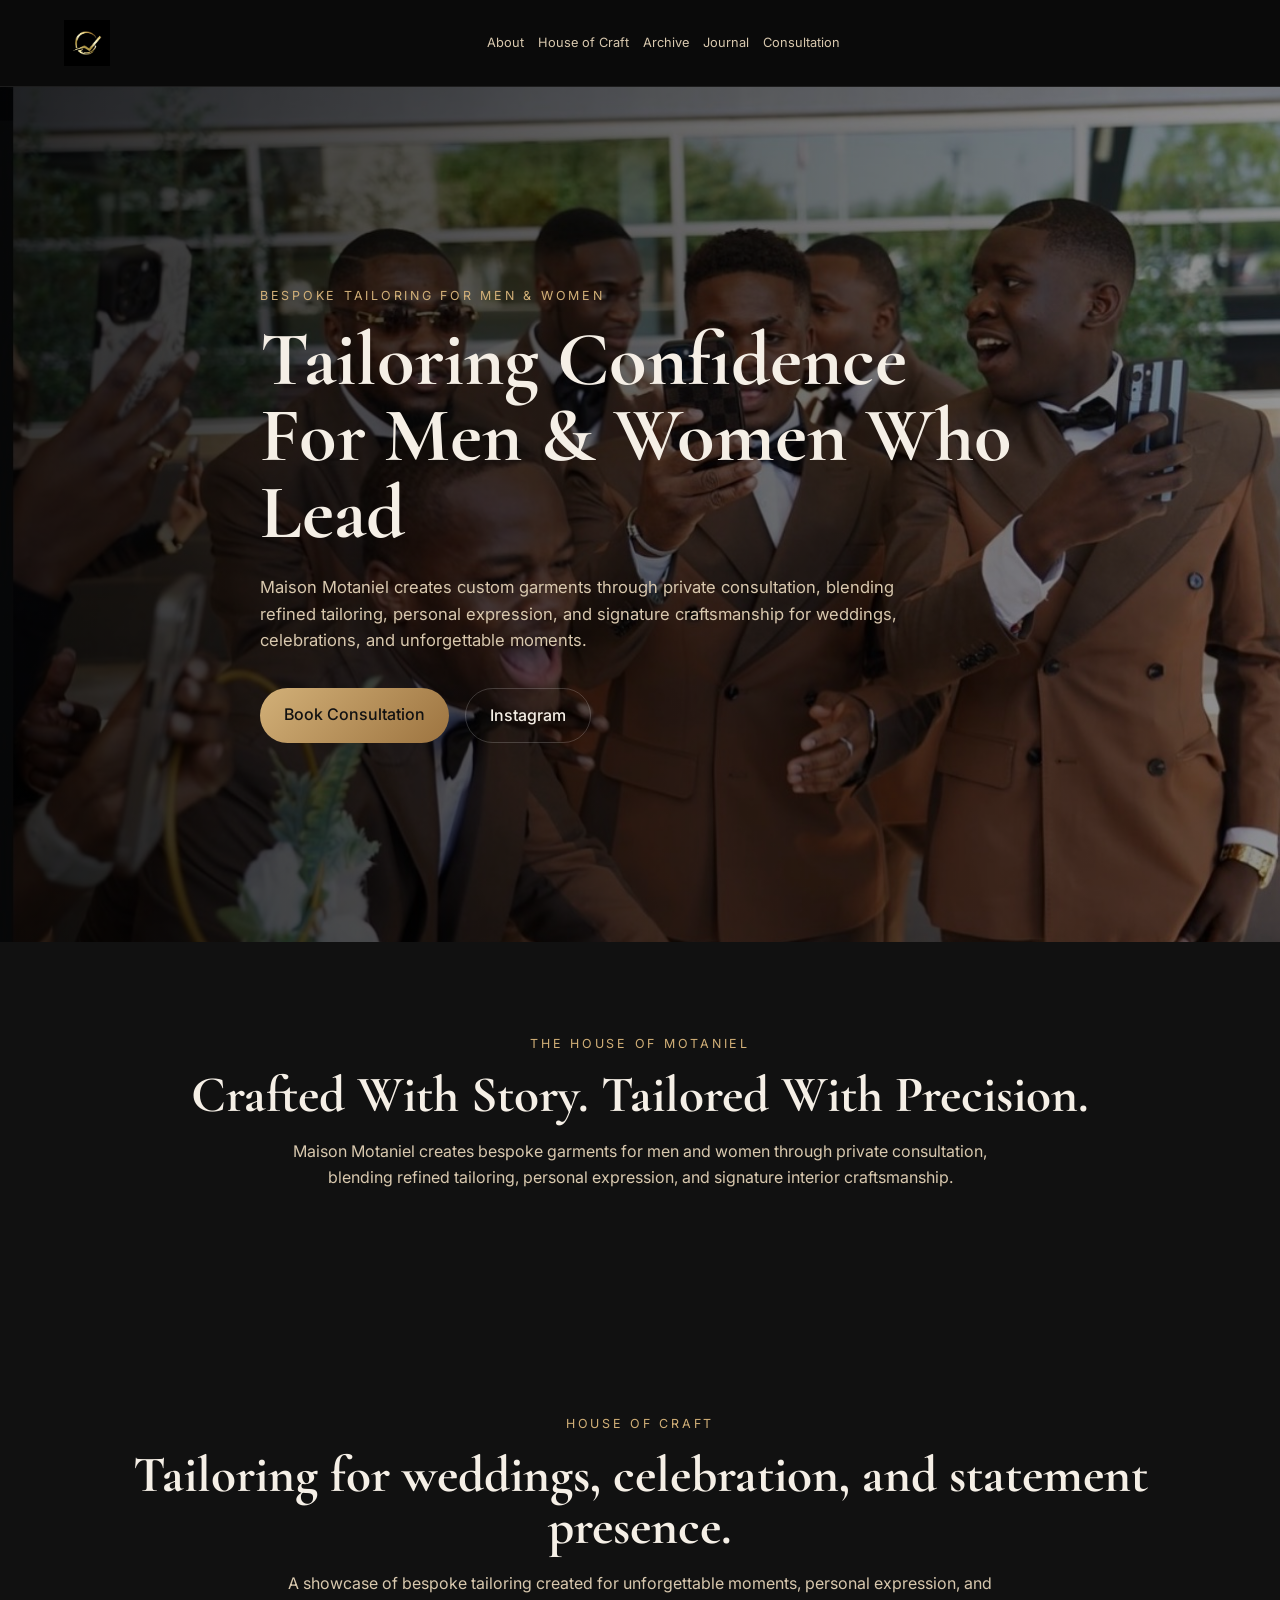
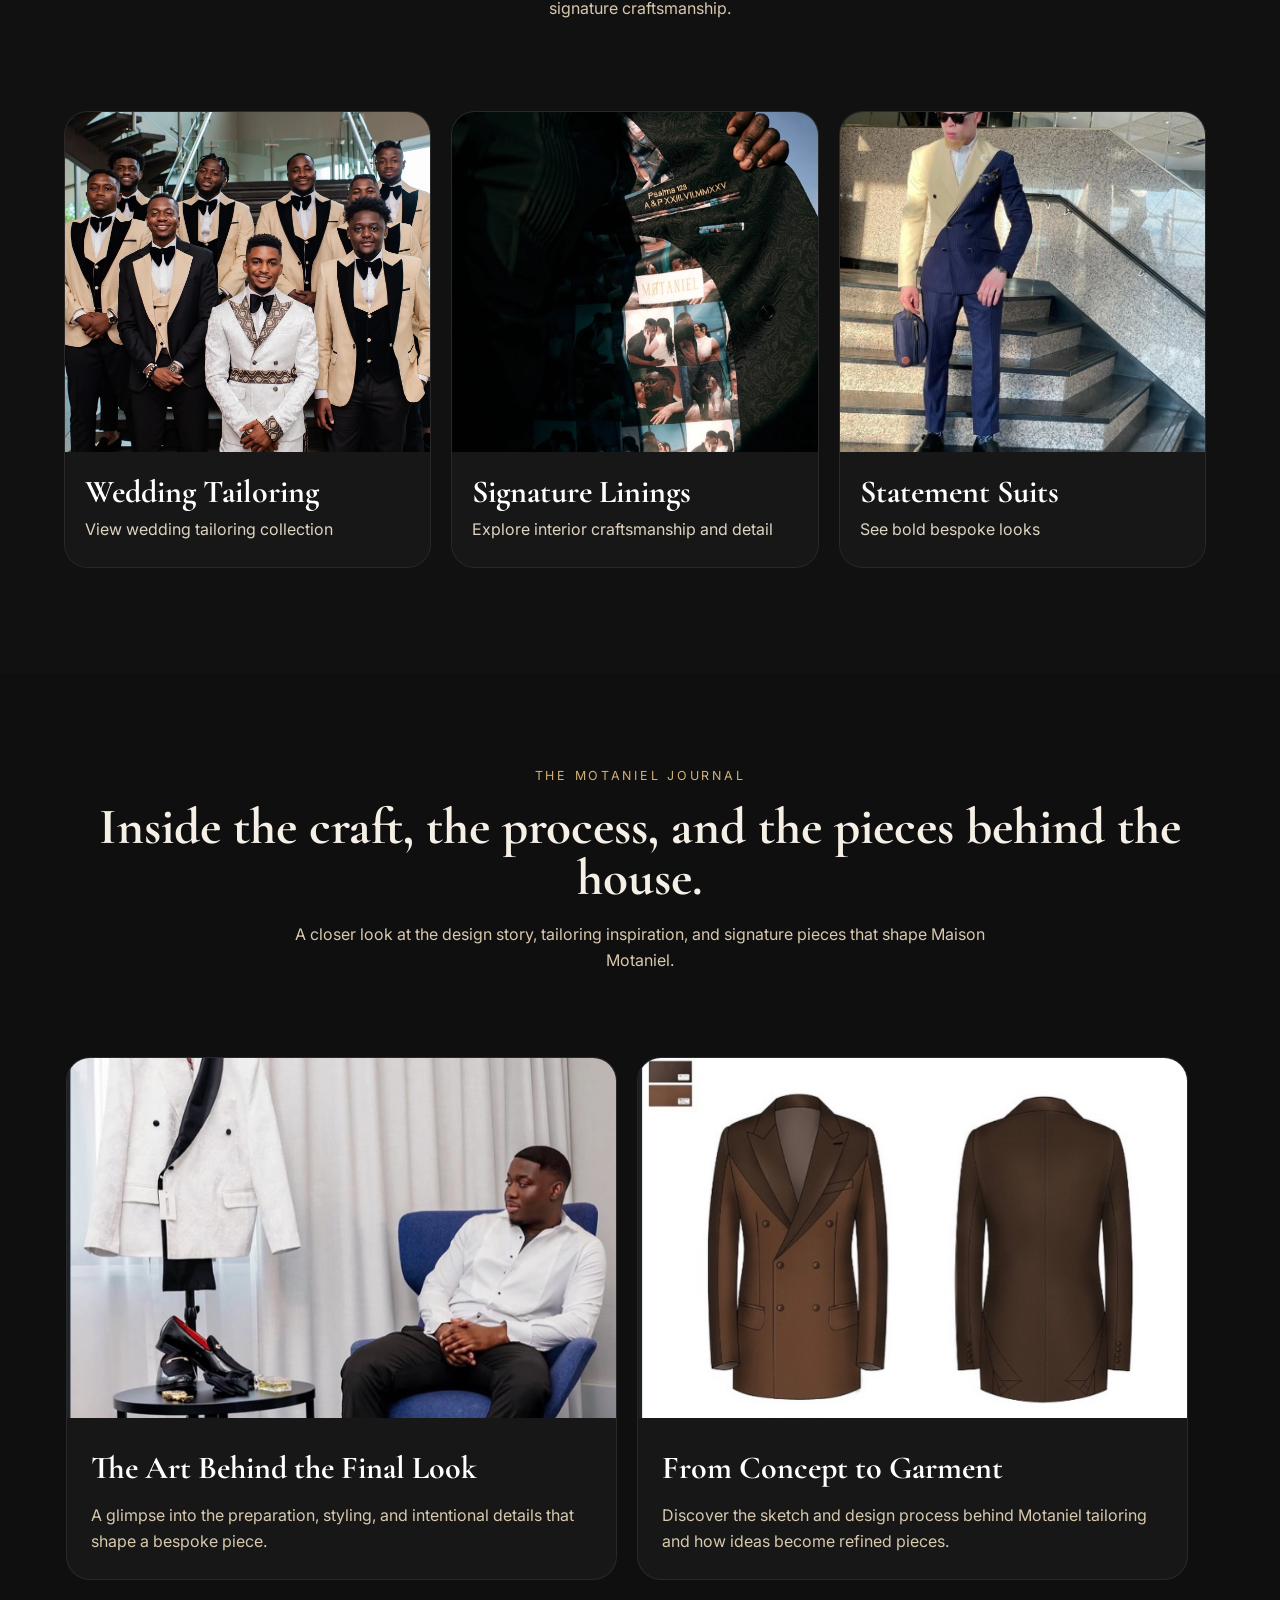
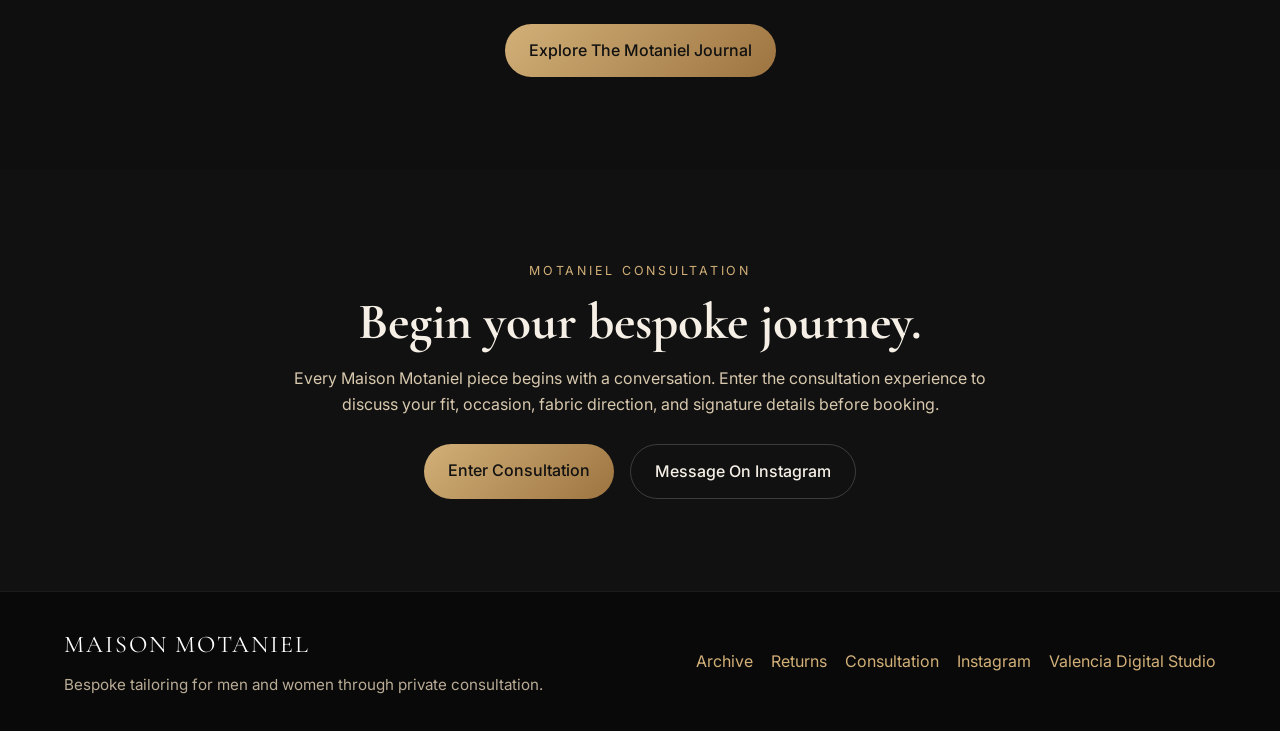
==== commit 95c4998b: "Update index.html" ====
--- a/index.html
+++ b/index.html
@@ -28,7 +28,6 @@
       </nav>
 
       <div class="header-right">
-        <a href="consultation.html" class="btn btn-gold desktop-btn">Book Consultation</a>
         <button class="menu-toggle" id="menu-toggle" aria-label="Toggle menu">☰</button>
       </div>
     </div>
@@ -204,6 +203,8 @@
       </div>
 
       <div class="footer-links">
+        <a href="archive.html">Archive</a>
+        <a href="returns.html">Returns</a>
         <a href="consultation.html">Consultation</a>
         <a href="https://www.instagram.com/maisonmotaniel" target="_blank">Instagram</a>
         <a href="https://www.instagram.com/valenciadigitalstudio" target="_blank">Valencia Digital Studio</a>
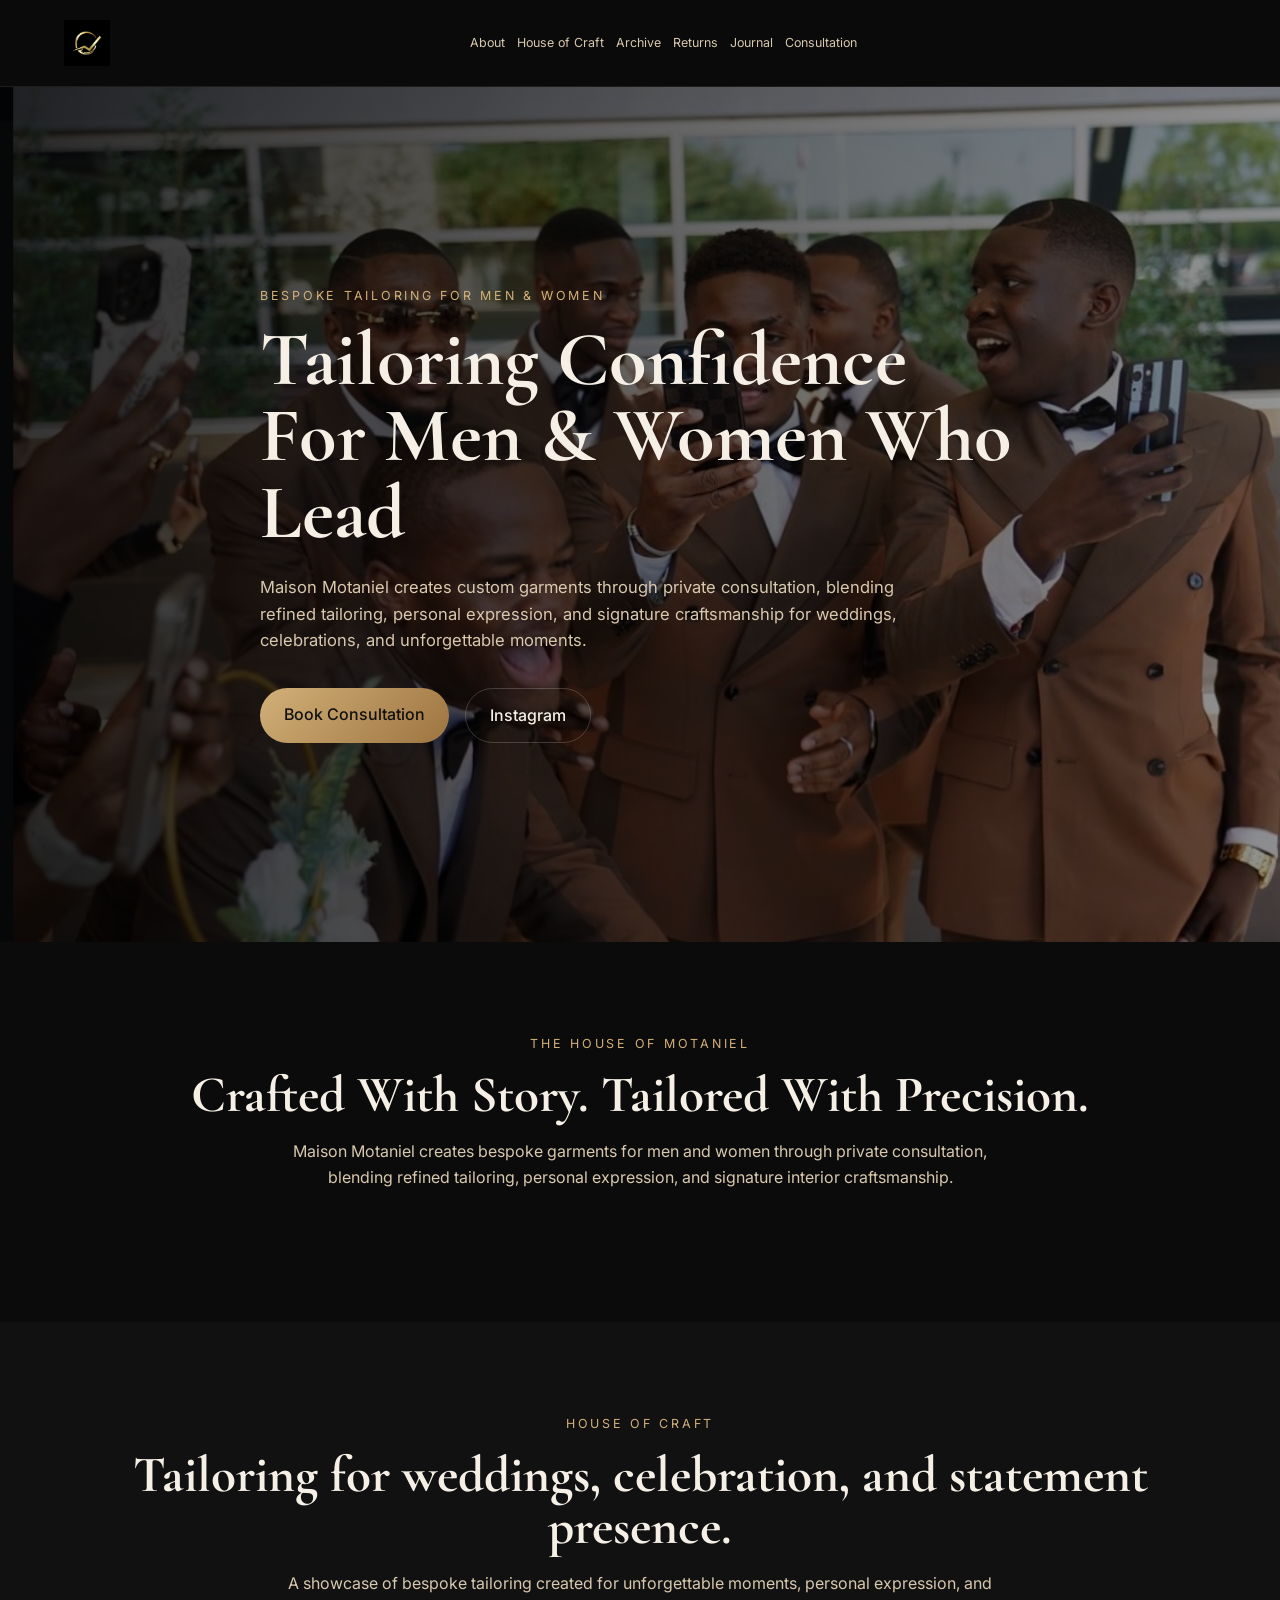
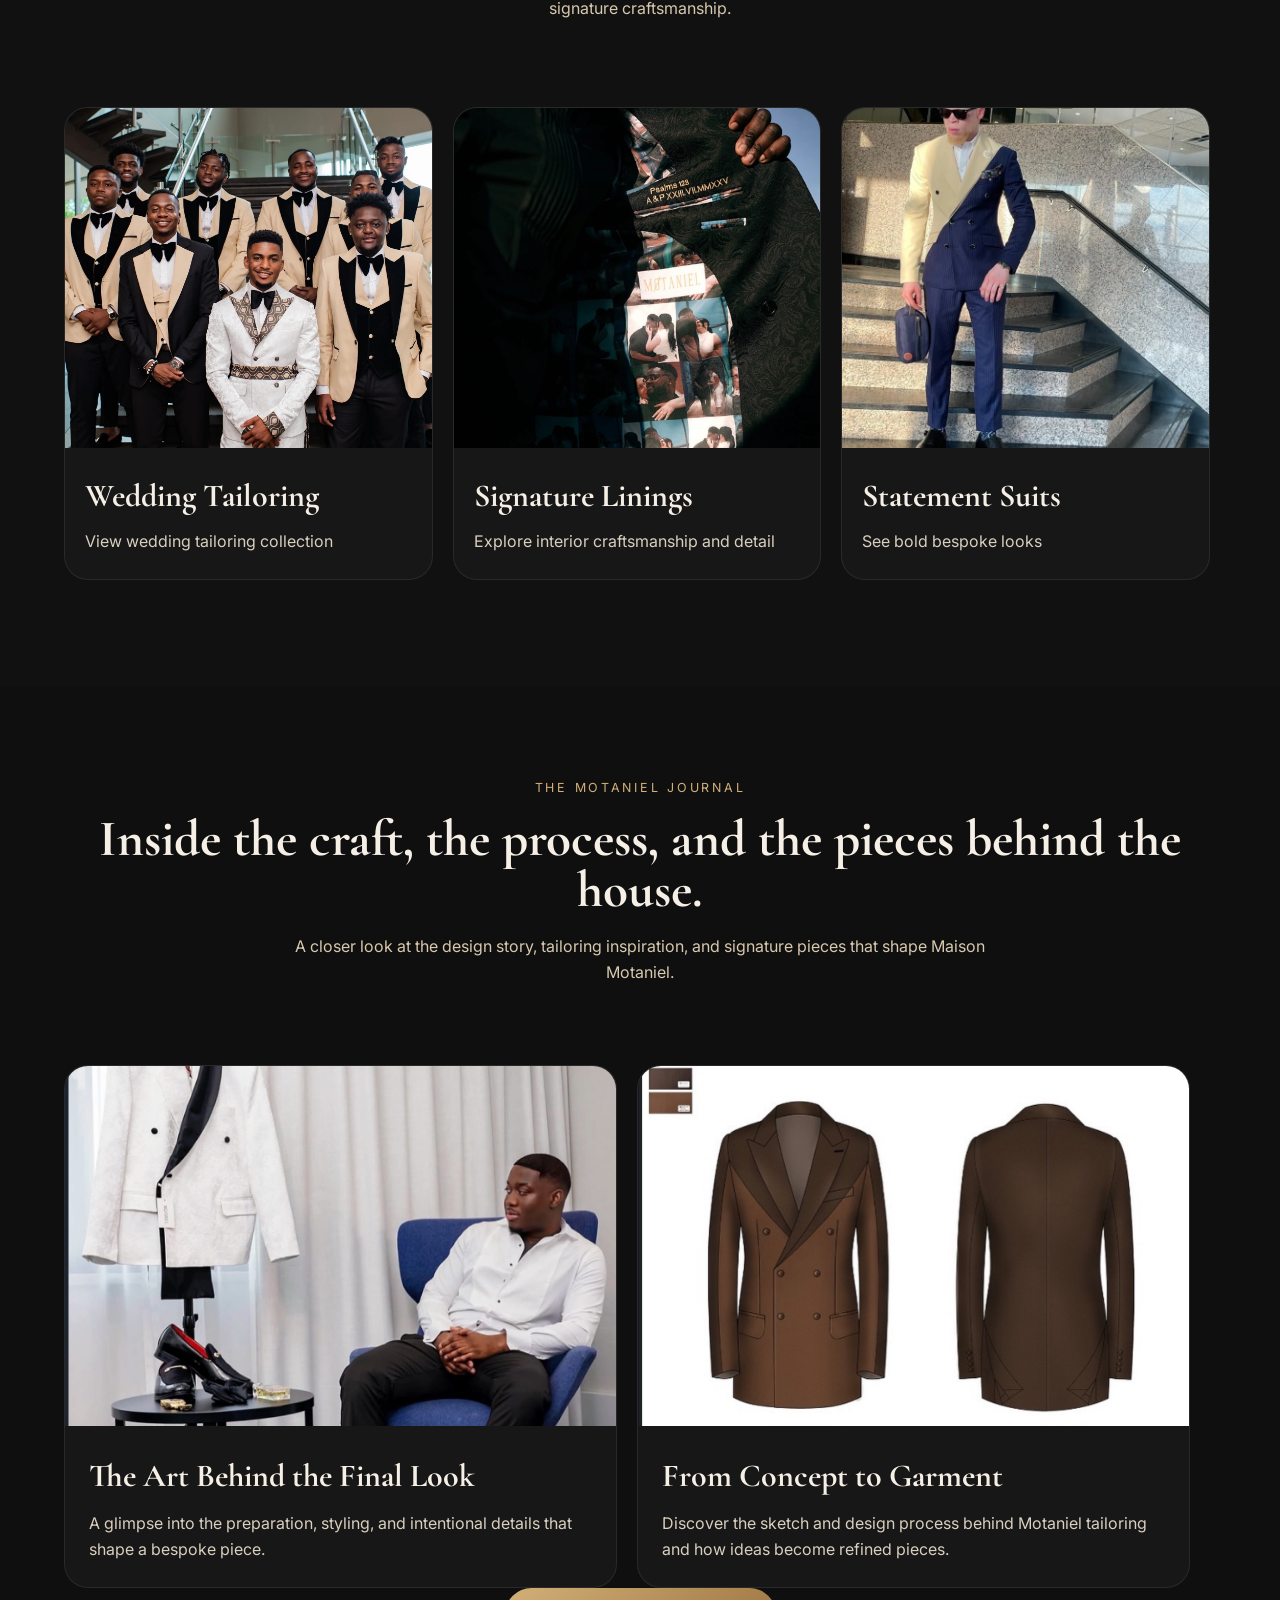
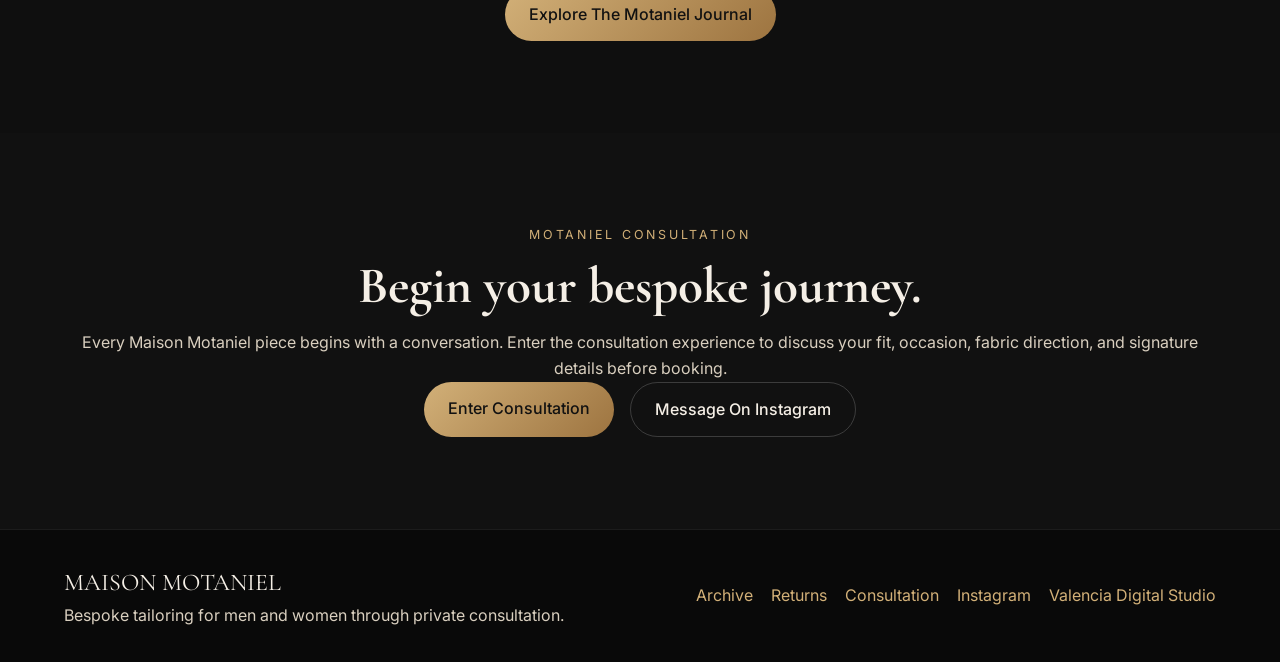
==== commit a56e9f8b: "Update index.html" ====
--- a/index.html
+++ b/index.html
@@ -13,25 +13,28 @@
 </head>
 <body>
 
-  <header class="site-header">
-    <div class="container nav">
-      <a href="index.html" class="logo">
-        <img src="assets/motaniel-logo.png" alt="Maison Motaniel Logo">
-      </a>
-
-      <nav class="menu" id="menu">
-        <a href="about.html">About</a>
-        <a href="craft.html">House of Craft</a>
-        <a href="archive.html">Archive</a>
-        <a href="journal.html">Journal</a>
-        <a href="consultation.html">Consultation</a>
-      </nav>
-
-      <div class="header-right">
-        <button class="menu-toggle" id="menu-toggle" aria-label="Toggle menu">☰</button>
-      </div>
-    </div>
-  </header>
+ <header class="site-header">
+  <div class="container nav">
+
+    <a href="index.html" class="logo">
+      <img src="assets/motaniel-logo.png" alt="Maison Motaniel Logo">
+    </a>
+
+    <nav class="menu" id="menu">
+      <a href="about.html">About</a>
+      <a href="craft.html">House of Craft</a>
+      <a href="archive.html">Archive</a>
+      <a href="returns.html">Returns</a>
+      <a href="journal.html">Journal</a>
+      <a href="consultation.html">Consultation</a>
+    </nav>
+
+    <div class="header-right">
+      <button class="menu-toggle" id="menu-toggle" aria-label="Toggle menu">☰</button>
+    </div>
+
+  </div>
+</header>
 
   <section class="hero">
     <div class="container hero-content">
--- a/style.css
+++ b/style.css
@@ -1,3 +1,5 @@
+/* RESET */
+
 * {
   margin: 0;
   padding: 0;
@@ -37,7 +39,7 @@
   position: sticky;
   top: 0;
   z-index: 1000;
-  background: rgba(11, 11, 11, 0.94);
+  background: rgba(11,11,11,0.94);
   backdrop-filter: blur(8px);
   border-bottom: 1px solid rgba(255,255,255,0.08);
 }
@@ -53,22 +55,19 @@
 .logo {
   display: flex;
   align-items: center;
-  flex-shrink: 0;
 }
 
 .logo img {
   height: 46px;
-  width: auto;
 }
 
 .menu {
   display: flex;
   justify-content: center;
   align-items: center;
-  gap: 14px;
-  font-size: 0.80rem;
+  gap: 12px;
+  font-size: 0.78rem;
   color: #d8c8ae;
-  min-width: 0;
 }
 
 .menu a {
@@ -82,13 +81,6 @@
 .header-right {
   display: flex;
   align-items: center;
-  gap: 10px;
-  flex-shrink: 0;
-}
-
-.desktop-btn {
-  padding: 10px 14px;
-  font-size: 0.80rem;
 }
 
 .menu-toggle {
@@ -111,8 +103,8 @@
 }
 
 .btn-gold {
-  background: linear-gradient(135deg, #d2b078, #9d7440);
-  color: #111111;
+  background: linear-gradient(135deg,#d2b078,#9d7440);
+  color: #111;
 }
 
 .btn-gold:hover {
@@ -162,7 +154,7 @@
 }
 
 .hero h1 {
-  font-size: clamp(3rem, 6vw, 5.6rem);
+  font-size: clamp(3rem,6vw,5.6rem);
   margin-bottom: 22px;
 }
 
@@ -216,7 +208,7 @@
 }
 
 h2 {
-  font-size: clamp(2.2rem, 4vw, 3.7rem);
+  font-size: clamp(2.2rem,4vw,3.7rem);
   margin-bottom: 18px;
 }
 
@@ -230,63 +222,13 @@
   color: #d8c8ae;
 }
 
-.brand-statement {
-  background: #111111;
-}
-
 .carousel-shell {
   overflow: hidden;
 }
 
-/* LAYOUTS */
-
-.two-column {
-  display: grid;
-  grid-template-columns: 1fr 1fr;
-  gap: 40px;
-  align-items: start;
-}
-
-.cards {
-  display: grid;
-  grid-template-columns: repeat(3, 1fr);
-  gap: 24px;
-}
-
-.card,
-.process-box {
-  background: #171717;
-  border: 1px solid rgba(255,255,255,0.08);
-  border-radius: 22px;
-  padding: 28px;
-}
-
-.card h3,
-.process-box h3 {
-  font-family: 'Cormorant Garamond', serif;
-  font-size: 1.8rem;
-  margin-bottom: 12px;
-  color: #ffffff;
-}
-
-.process-grid {
-  display: grid;
-  grid-template-columns: repeat(4, 1fr);
-  gap: 22px;
-  margin-top: 40px;
-}
-
-.process-box span {
-  color: #d2b078;
-  font-size: 1.2rem;
-  font-weight: 600;
-}
-
 /* HOUSE OF CRAFT */
 
 .portfolio-link {
-  text-decoration: none;
-  color: inherit;
   display: block;
   flex: 0 0 32%;
   scroll-snap-align: start;
@@ -298,10 +240,8 @@
   gap: 20px;
   margin-top: 45px;
   scroll-snap-type: x mandatory;
-  scroll-behavior: smooth;
-  -webkit-overflow-scrolling: touch;
   scrollbar-width: none;
-  padding: 4px 2px 14px;
+  padding-bottom: 14px;
 }
 
 .luxury-grid::-webkit-scrollbar {
@@ -315,8 +255,7 @@
   overflow: hidden;
   display: flex;
   flex-direction: column;
-  height: 100%;
-  transition: transform 0.35s ease, border-color 0.35s ease;
+  transition: 0.35s;
 }
 
 .luxury-card:hover {
@@ -325,42 +264,27 @@
 }
 
 .luxury-image-wrap {
-  width: 100%;
   height: 340px;
   overflow: hidden;
-  background: #111111;
 }
 
 .luxury-photo {
   width: 100%;
   height: 100%;
   object-fit: cover;
-  display: block;
 }
 
 .luxury-overlay {
   padding: 22px 20px 24px;
-  background: #171717;
 }
 
 .luxury-overlay h3 {
   font-family: 'Cormorant Garamond', serif;
   font-size: 2rem;
-  color: #ffffff;
   margin-bottom: 8px;
-  line-height: 1.1;
-}
-
-.luxury-overlay p {
-  color: #dfd3c1;
-  margin: 0;
 }
 
 /* JOURNAL */
-
-.top-space {
-  margin-top: 30px;
-}
 
 .journal-home {
   background: #0f0f0f;
@@ -372,10 +296,7 @@
   gap: 20px;
   margin-top: 40px;
   scroll-snap-type: x mandatory;
-  scroll-behavior: smooth;
-  -webkit-overflow-scrolling: touch;
   scrollbar-width: none;
-  padding: 4px 2px 14px;
 }
 
 .journal-feature-grid::-webkit-scrollbar {
@@ -383,28 +304,17 @@
 }
 
 .journal-feature-card {
-  text-decoration: none;
-  color: inherit;
+  flex: 0 0 48%;
   background: #171717;
-  border: 1px solid rgba(255,255,255,0.08);
   border-radius: 24px;
   overflow: hidden;
-  display: block;
-  transition: transform 0.35s ease, border-color 0.35s ease;
-  flex: 0 0 48%;
-  scroll-snap-align: start;
-}
-
-.journal-feature-card:hover {
-  transform: translateY(-4px);
-  border-color: rgba(210,176,120,0.35);
+  border: 1px solid rgba(255,255,255,0.08);
 }
 
 .journal-feature-image img {
+  height: 360px;
   width: 100%;
-  height: 360px;
   object-fit: cover;
-  display: block;
 }
 
 .journal-feature-text {
@@ -415,48 +325,76 @@
   font-family: 'Cormorant Garamond', serif;
   font-size: 2rem;
   margin-bottom: 10px;
-  color: #ffffff;
-}
-
-.journal-feature-text p {
-  color: #d8c8ae;
-}
-
-/* CONSULTATION */
-
-.consultation-box {
-  max-width: 920px;
-  margin: 0 auto;
-}
-
-.consultation-text,
-.contact-text {
-  max-width: 700px;
-  margin: 0 auto 26px;
-  color: #d8c8ae;
 }
 
 /* GALLERY */
 
 .gallery-grid {
   display: grid;
-  grid-template-columns: repeat(3, 1fr);
+  grid-template-columns: repeat(3,1fr);
   gap: 22px;
 }
 
 .gallery-item {
   border-radius: 20px;
   overflow: hidden;
-  background: #111111;
+  background: #111;
   border: 1px solid rgba(255,255,255,0.08);
-  aspect-ratio: 4 / 5;
+  aspect-ratio: 4/5;
 }
 
 .gallery-item img {
   width: 100%;
   height: 100%;
-  display: block;
   object-fit: cover;
+}
+
+/* LIGHTBOX */
+
+.archive-image {
+  cursor: pointer;
+  transition: transform .35s ease, opacity .35s ease;
+}
+
+.archive-image:hover {
+  transform: scale(1.03);
+  opacity: .92;
+}
+
+.lightbox {
+  position: fixed;
+  inset: 0;
+  background: rgba(0,0,0,0.92);
+  display: flex;
+  align-items: center;
+  justify-content: center;
+  padding: 40px;
+  opacity: 0;
+  visibility: hidden;
+  transition: .35s;
+  z-index: 3000;
+}
+
+.lightbox.show {
+  opacity: 1;
+  visibility: visible;
+}
+
+.lightbox img {
+  max-width: 92vw;
+  max-height: 88vh;
+  border-radius: 18px;
+}
+
+.lightbox-close {
+  position: absolute;
+  top: 22px;
+  right: 28px;
+  border: none;
+  background: transparent;
+  font-size: 2.6rem;
+  color: #fff;
+  cursor: pointer;
 }
 
 /* FOOTER */
@@ -471,21 +409,12 @@
   display: flex;
   justify-content: space-between;
   align-items: center;
-  gap: 20px;
   flex-wrap: wrap;
 }
 
 .footer-brand {
   font-family: 'Cormorant Garamond', serif;
   font-size: 1.5rem;
-  letter-spacing: 0.08em;
-  color: #ffffff;
-  margin-bottom: 8px;
-}
-
-.footer-text {
-  font-size: 0.95rem;
-  color: #b9ab95;
 }
 
 .footer-links {
@@ -496,164 +425,81 @@
 }
 
 .footer-links a:hover {
-  color: #ffffff;
+  color: #fff;
 }
 
 /* MOBILE */
 
-@media (max-width: 992px) {
-  .desktop-btn {
-    display: none;
-  }
-
-  .menu-toggle {
-    display: block;
-  }
-
-  .menu {
-    position: absolute;
-    top: 86px;
-    right: 5%;
-    background: #111111;
-    border: 1px solid rgba(255,255,255,0.08);
-    border-radius: 18px;
-    padding: 18px 20px;
-    width: 240px;
-    display: none;
-    flex-direction: column;
-    align-items: flex-start;
-    gap: 14px;
-    box-shadow: 0 20px 60px rgba(0,0,0,0.35);
-  }
-
-  .menu.show {
-    display: flex;
-  }
-
-  .two-column {
-    grid-template-columns: 1fr;
-  }
-
-  .hero {
-    min-height: 84vh;
-    background-size: cover;
-  }
-
-  .hero-content {
-    padding: 100px 0;
-  }
-
-  .hero h1 {
-    font-size: 3.3rem;
-  }
-
-  .portfolio-link {
-    flex: 0 0 84%;
-  }
-
-  .journal-feature-card {
-    flex: 0 0 84%;
-  }
-
-  .luxury-image-wrap {
-    height: 300px;
-  }
-
-  .gallery-grid {
-    grid-template-columns: 1fr;
-  }
-}
-
-@media (max-width: 640px) {
-  .container {
-    width: 92%;
-  }
-
-  .logo img {
-    height: 48px;
-  }
-
-  .hero h1 {
-    font-size: 2.7rem;
-  }
-
-  .btn {
-    padding: 13px 20px;
-  }
-
-  .section {
-    padding: 74px 0;
-  }
-
-  .luxury-overlay h3 {
-    font-size: 1.8rem;
-  }
-
-  .journal-feature-image img {
-    height: 300px;
-  }
-
-  .journal-feature-text h3 {
-    font-size: 1.8rem;
-  }
-
-  .portfolio-link {
-    flex: 0 0 88%;
-  }
-
-  .journal-feature-card {
-    flex: 0 0 88%;
-  }
-
-  .luxury-image-wrap {
-    height: 270px;
-  }
-}
-
-.archive-image {
-  cursor: pointer;
-  transition: transform 0.35s ease, opacity 0.35s ease;
-}
-
-.archive-image:hover {
-  transform: scale(1.03);
-  opacity: 0.92;
-}
-
-.lightbox {
-  position: fixed;
-  inset: 0;
-  background: rgba(0, 0, 0, 0.92);
-  display: flex;
-  align-items: center;
-  justify-content: center;
-  padding: 40px 20px;
-  opacity: 0;
-  visibility: hidden;
-  transition: opacity 0.35s ease, visibility 0.35s ease;
-  z-index: 3000;
-}
-
-.lightbox.show {
-  opacity: 1;
-  visibility: visible;
-}
-
-.lightbox img {
-  max-width: 92vw;
-  max-height: 88vh;
-  border-radius: 18px;
-  box-shadow: 0 20px 80px rgba(0, 0, 0, 0.45);
-}
-
-.lightbox-close {
-  position: absolute;
-  top: 22px;
-  right: 28px;
-  background: transparent;
-  border: none;
-  color: #ffffff;
-  font-size: 2.6rem;
-  line-height: 1;
-  cursor: pointer;
-}
+@media (max-width: 992px){
+
+.menu-toggle {
+  display:block;
+}
+
+.menu {
+  position:absolute;
+  top:86px;
+  right:5%;
+  background:#111;
+  border:1px solid rgba(255,255,255,0.08);
+  border-radius:18px;
+  padding:18px 20px;
+  width:240px;
+  display:none;
+  flex-direction:column;
+  gap:14px;
+}
+
+.menu.show {
+  display:flex;
+}
+
+.hero {
+  min-height:84vh;
+}
+
+.hero h1 {
+  font-size:3.3rem;
+}
+
+.portfolio-link {
+  flex:0 0 84%;
+}
+
+.journal-feature-card {
+  flex:0 0 84%;
+}
+
+.gallery-grid {
+  grid-template-columns:1fr;
+}
+
+}
+
+@media (max-width:640px){
+
+.container {
+  width:92%;
+}
+
+.logo img {
+  height:44px;
+}
+
+.hero h1 {
+  font-size:2.6rem;
+}
+
+.section {
+  padding:74px 0;
+}
+
+.portfolio-link {
+  flex:0 0 88%;
+}
+
+.journal-feature-card {
+  flex:0 0 88%;
+}
+
+}
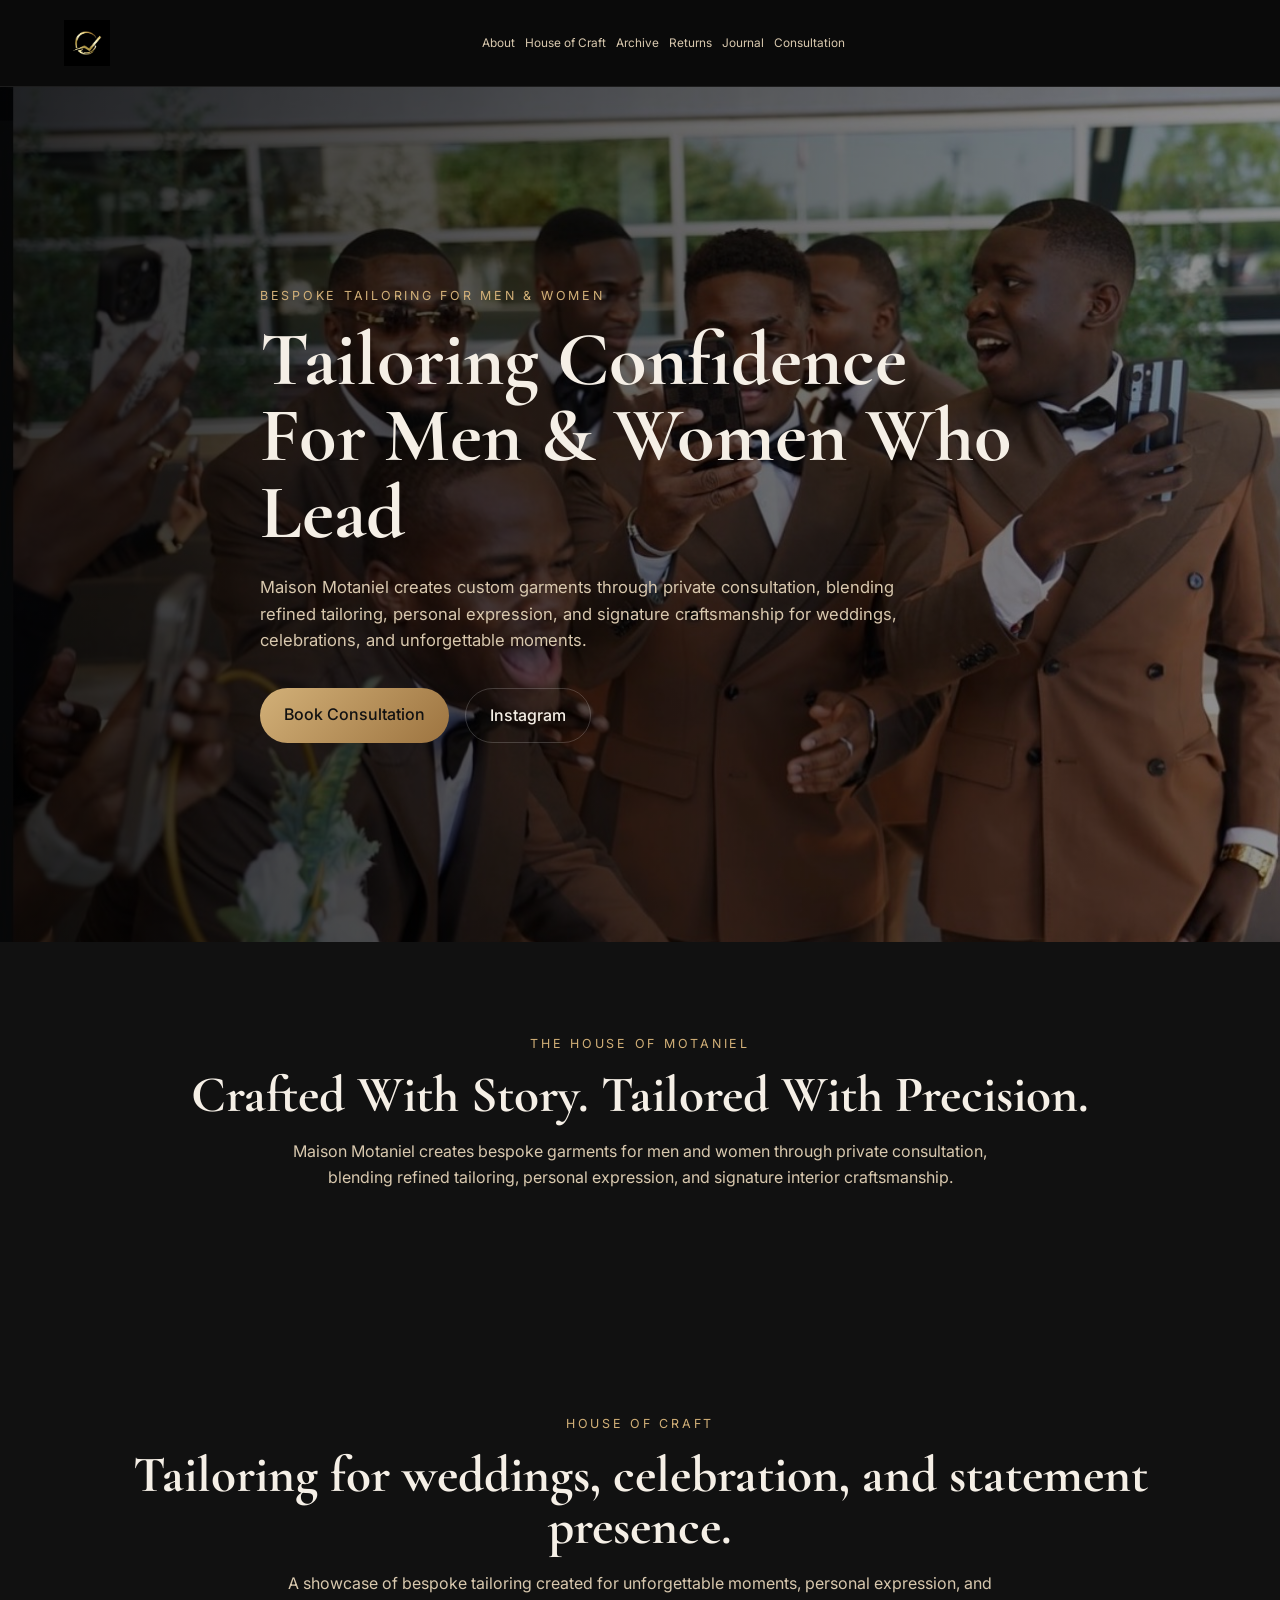
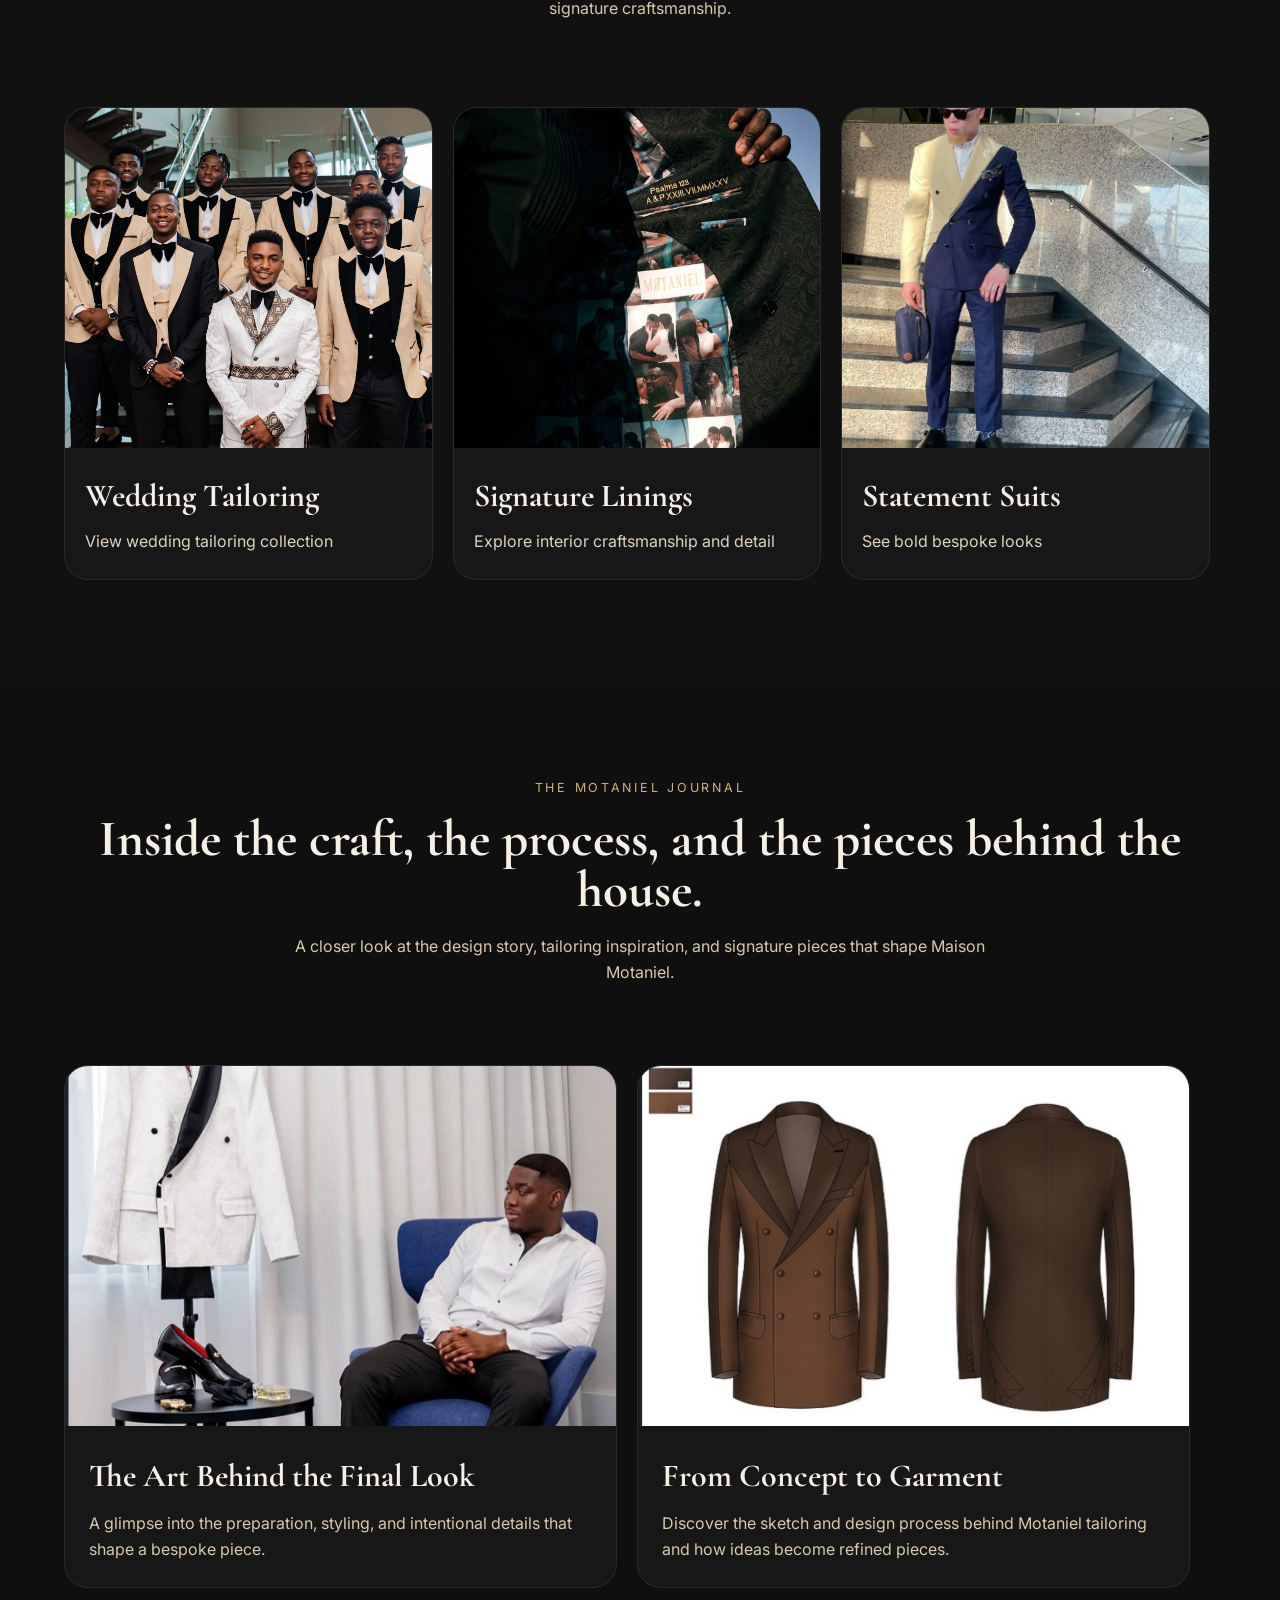
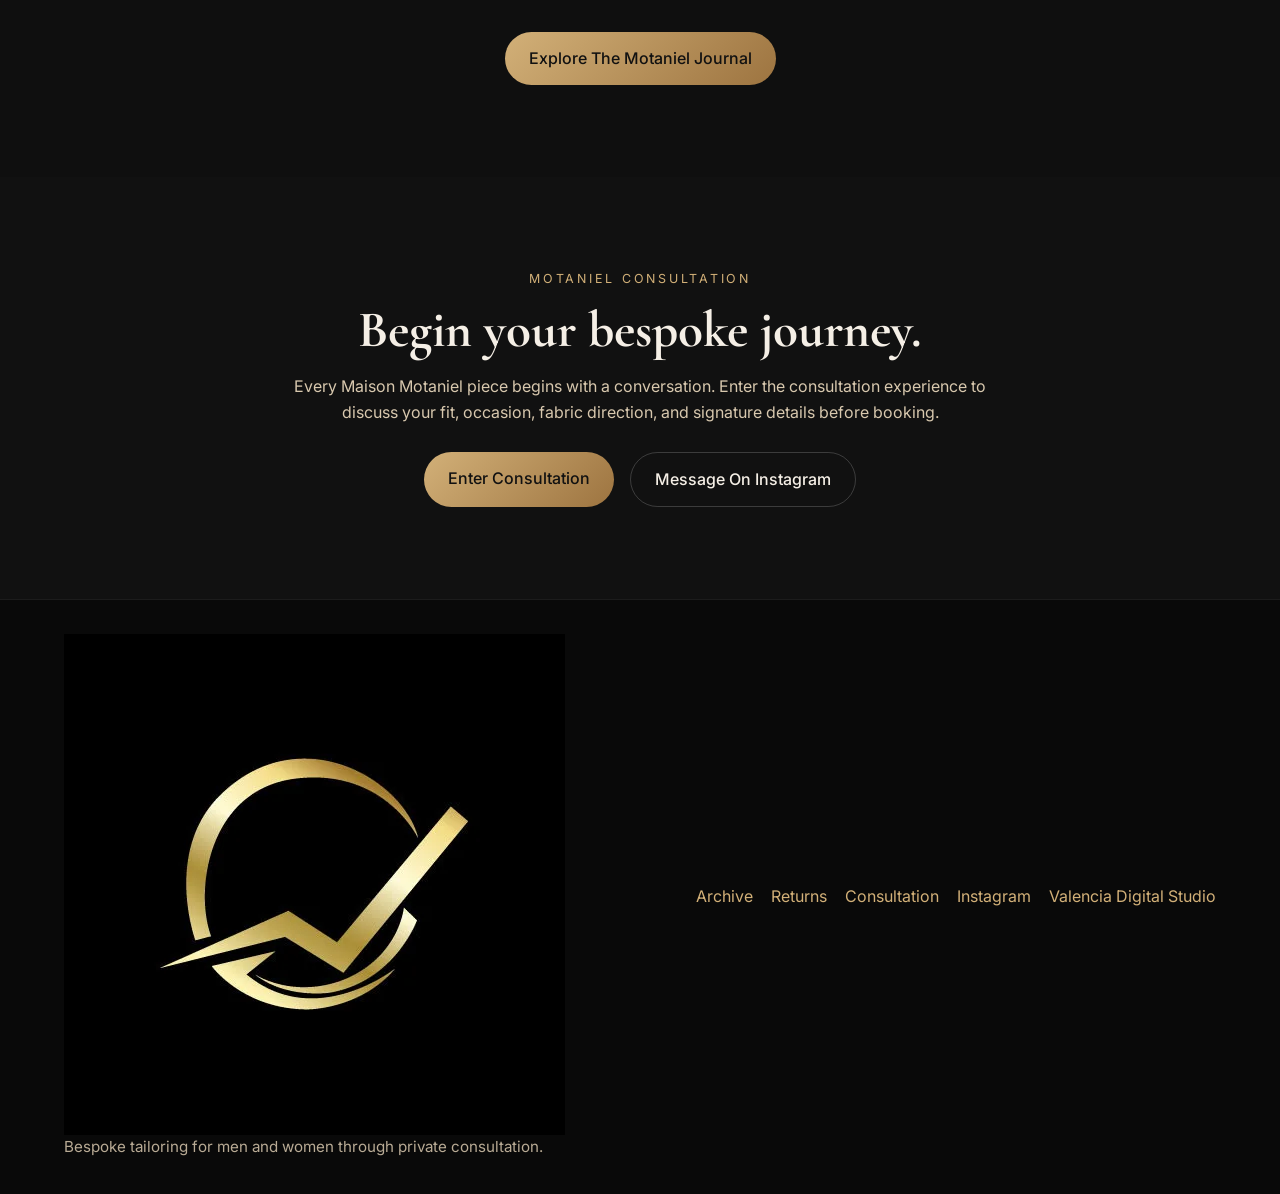
==== commit 6243af4d: "Update index.html" ====
--- a/index.html
+++ b/index.html
@@ -200,10 +200,15 @@
 
   <footer class="footer">
     <div class="container footer-wrap">
-      <div>
-        <div class="footer-brand">MAISON MOTANIEL</div>
-        <p class="footer-text">Bespoke tailoring for men and women through private consultation.</p>
-      </div>
+      <div class="footer-logo-block">
+
+  <img src="assets/motaniel-logo.png" alt="Maison Motaniel Logo" class="footer-logo">
+
+  <p class="footer-text">
+  Bespoke tailoring for men and women through private consultation.
+  </p>
+
+</div>
 
       <div class="footer-links">
         <a href="archive.html">Archive</a>
--- a/style.css
+++ b/style.css
@@ -39,9 +39,9 @@
   position: sticky;
   top: 0;
   z-index: 1000;
-  background: rgba(11,11,11,0.94);
+  background: rgba(11, 11, 11, 0.94);
   backdrop-filter: blur(8px);
-  border-bottom: 1px solid rgba(255,255,255,0.08);
+  border-bottom: 1px solid rgba(255, 255, 255, 0.08);
 }
 
 .nav {
@@ -49,7 +49,7 @@
   grid-template-columns: auto 1fr auto;
   align-items: center;
   min-height: 86px;
-  gap: 14px;
+  gap: 12px;
 }
 
 .logo {
@@ -59,19 +59,22 @@
 
 .logo img {
   height: 46px;
+  width: auto;
 }
 
 .menu {
   display: flex;
   justify-content: center;
   align-items: center;
-  gap: 12px;
-  font-size: 0.78rem;
+  gap: 10px;
+  font-size: 0.74rem;
   color: #d8c8ae;
+  min-width: 0;
 }
 
 .menu a {
   white-space: nowrap;
+  transition: color 0.3s ease;
 }
 
 .menu a:hover {
@@ -81,6 +84,7 @@
 .header-right {
   display: flex;
   align-items: center;
+  justify-content: flex-end;
 }
 
 .menu-toggle {
@@ -103,8 +107,8 @@
 }
 
 .btn-gold {
-  background: linear-gradient(135deg,#d2b078,#9d7440);
-  color: #111;
+  background: linear-gradient(135deg, #d2b078, #9d7440);
+  color: #111111;
 }
 
 .btn-gold:hover {
@@ -112,7 +116,7 @@
 }
 
 .btn-outline {
-  border: 1px solid rgba(255,255,255,0.18);
+  border: 1px solid rgba(255, 255, 255, 0.18);
   color: #f5efe6;
 }
 
@@ -128,7 +132,7 @@
   display: flex;
   align-items: center;
   background:
-    linear-gradient(to right, rgba(0,0,0,0.80), rgba(0,0,0,0.42)),
+    linear-gradient(to right, rgba(0, 0, 0, 0.80), rgba(0, 0, 0, 0.42)),
     url("assets/hero-banner.jpg");
   background-size: cover;
   background-position: center;
@@ -154,7 +158,7 @@
 }
 
 .hero h1 {
-  font-size: clamp(3rem,6vw,5.6rem);
+  font-size: clamp(3rem, 6vw, 5.6rem);
   margin-bottom: 22px;
 }
 
@@ -178,7 +182,7 @@
   display: flex;
   align-items: center;
   background:
-    linear-gradient(to right, rgba(0,0,0,0.78), rgba(0,0,0,0.38)),
+    linear-gradient(to right, rgba(0, 0, 0, 0.78), rgba(0, 0, 0, 0.38)),
     url("assets/hero-banner.jpg");
   background-size: cover;
   background-position: center;
@@ -208,7 +212,7 @@
 }
 
 h2 {
-  font-size: clamp(2.2rem,4vw,3.7rem);
+  font-size: clamp(2.2rem, 4vw, 3.7rem);
   margin-bottom: 18px;
 }
 
@@ -222,8 +226,56 @@
   color: #d8c8ae;
 }
 
+.brand-statement {
+  background: #111111;
+}
+
 .carousel-shell {
   overflow: hidden;
+}
+
+/* LAYOUTS */
+
+.two-column {
+  display: grid;
+  grid-template-columns: 1fr 1fr;
+  gap: 40px;
+  align-items: start;
+}
+
+.cards {
+  display: grid;
+  grid-template-columns: repeat(3, 1fr);
+  gap: 24px;
+}
+
+.card,
+.process-box {
+  background: #171717;
+  border: 1px solid rgba(255, 255, 255, 0.08);
+  border-radius: 22px;
+  padding: 28px;
+}
+
+.card h3,
+.process-box h3 {
+  font-family: 'Cormorant Garamond', serif;
+  font-size: 1.8rem;
+  margin-bottom: 12px;
+  color: #ffffff;
+}
+
+.process-grid {
+  display: grid;
+  grid-template-columns: repeat(4, 1fr);
+  gap: 22px;
+  margin-top: 40px;
+}
+
+.process-box span {
+  color: #d2b078;
+  font-size: 1.2rem;
+  font-weight: 600;
 }
 
 /* HOUSE OF CRAFT */
@@ -250,17 +302,17 @@
 
 .luxury-card {
   background: #171717;
-  border: 1px solid rgba(255,255,255,0.08);
+  border: 1px solid rgba(255, 255, 255, 0.08);
   border-radius: 24px;
   overflow: hidden;
   display: flex;
   flex-direction: column;
-  transition: 0.35s;
+  transition: transform 0.35s ease, border-color 0.35s ease;
 }
 
 .luxury-card:hover {
   transform: translateY(-4px);
-  border-color: rgba(210,176,120,0.35);
+  border-color: rgba(210, 176, 120, 0.35);
 }
 
 .luxury-image-wrap {
@@ -284,7 +336,16 @@
   margin-bottom: 8px;
 }
 
+.luxury-overlay p {
+  color: #dfd3c1;
+  margin: 0;
+}
+
 /* JOURNAL */
+
+.top-space {
+  margin-top: 30px;
+}
 
 .journal-home {
   background: #0f0f0f;
@@ -297,6 +358,7 @@
   margin-top: 40px;
   scroll-snap-type: x mandatory;
   scrollbar-width: none;
+  padding-bottom: 14px;
 }
 
 .journal-feature-grid::-webkit-scrollbar {
@@ -308,7 +370,14 @@
   background: #171717;
   border-radius: 24px;
   overflow: hidden;
-  border: 1px solid rgba(255,255,255,0.08);
+  border: 1px solid rgba(255, 255, 255, 0.08);
+  scroll-snap-align: start;
+  transition: transform 0.35s ease, border-color 0.35s ease;
+}
+
+.journal-feature-card:hover {
+  transform: translateY(-4px);
+  border-color: rgba(210, 176, 120, 0.35);
 }
 
 .journal-feature-image img {
@@ -327,20 +396,38 @@
   margin-bottom: 10px;
 }
 
+.journal-feature-text p {
+  color: #d8c8ae;
+}
+
+/* CONSULTATION */
+
+.consultation-box {
+  max-width: 920px;
+  margin: 0 auto;
+}
+
+.consultation-text,
+.contact-text {
+  max-width: 700px;
+  margin: 0 auto 26px;
+  color: #d8c8ae;
+}
+
 /* GALLERY */
 
 .gallery-grid {
   display: grid;
-  grid-template-columns: repeat(3,1fr);
+  grid-template-columns: repeat(3, 1fr);
   gap: 22px;
 }
 
 .gallery-item {
   border-radius: 20px;
   overflow: hidden;
-  background: #111;
-  border: 1px solid rgba(255,255,255,0.08);
-  aspect-ratio: 4/5;
+  background: #111111;
+  border: 1px solid rgba(255, 255, 255, 0.08);
+  aspect-ratio: 4 / 5;
 }
 
 .gallery-item img {
@@ -353,25 +440,25 @@
 
 .archive-image {
   cursor: pointer;
-  transition: transform .35s ease, opacity .35s ease;
+  transition: transform 0.35s ease, opacity 0.35s ease;
 }
 
 .archive-image:hover {
   transform: scale(1.03);
-  opacity: .92;
+  opacity: 0.92;
 }
 
 .lightbox {
   position: fixed;
   inset: 0;
-  background: rgba(0,0,0,0.92);
+  background: rgba(0, 0, 0, 0.92);
   display: flex;
   align-items: center;
   justify-content: center;
   padding: 40px;
   opacity: 0;
   visibility: hidden;
-  transition: .35s;
+  transition: opacity 0.35s ease, visibility 0.35s ease;
   z-index: 3000;
 }
 
@@ -393,7 +480,7 @@
   border: none;
   background: transparent;
   font-size: 2.6rem;
-  color: #fff;
+  color: #ffffff;
   cursor: pointer;
 }
 
@@ -401,7 +488,7 @@
 
 .footer {
   padding: 34px 0;
-  border-top: 1px solid rgba(255,255,255,0.08);
+  border-top: 1px solid rgba(255, 255, 255, 0.08);
   background: #090909;
 }
 
@@ -410,6 +497,7 @@
   justify-content: space-between;
   align-items: center;
   flex-wrap: wrap;
+  gap: 20px;
 }
 
 .footer-brand {
@@ -417,6 +505,11 @@
   font-size: 1.5rem;
 }
 
+.footer-text {
+  font-size: 0.95rem;
+  color: #b9ab95;
+}
+
 .footer-links {
   display: flex;
   gap: 18px;
@@ -425,81 +518,122 @@
 }
 
 .footer-links a:hover {
-  color: #fff;
+  color: #ffffff;
 }
 
 /* MOBILE */
 
-@media (max-width: 992px){
-
-.menu-toggle {
-  display:block;
-}
-
-.menu {
-  position:absolute;
-  top:86px;
-  right:5%;
-  background:#111;
-  border:1px solid rgba(255,255,255,0.08);
-  border-radius:18px;
-  padding:18px 20px;
-  width:240px;
-  display:none;
-  flex-direction:column;
-  gap:14px;
-}
-
-.menu.show {
-  display:flex;
-}
-
-.hero {
-  min-height:84vh;
-}
-
-.hero h1 {
-  font-size:3.3rem;
-}
-
-.portfolio-link {
-  flex:0 0 84%;
-}
-
-.journal-feature-card {
-  flex:0 0 84%;
-}
-
-.gallery-grid {
-  grid-template-columns:1fr;
-}
-
-}
-
-@media (max-width:640px){
-
-.container {
-  width:92%;
-}
-
-.logo img {
-  height:44px;
-}
-
-.hero h1 {
-  font-size:2.6rem;
-}
-
-.section {
-  padding:74px 0;
-}
-
-.portfolio-link {
-  flex:0 0 88%;
-}
-
-.journal-feature-card {
-  flex:0 0 88%;
-}
-
-}
+@media (max-width: 992px) {
+  .menu-toggle {
+    display: block;
+  }
+
+  .menu {
+    position: absolute;
+    top: 86px;
+    right: 5%;
+    background: #111111;
+    border: 1px solid rgba(255, 255, 255, 0.08);
+    border-radius: 18px;
+    padding: 18px 20px;
+    width: 260px;
+    display: none;
+    flex-direction: column;
+    align-items: flex-start;
+    gap: 14px;
+    box-shadow: 0 20px 60px rgba(0, 0, 0, 0.35);
+    font-size: 0.95rem;
+  }
+
+  .menu.show {
+    display: flex;
+  }
+
+  .two-column {
+    grid-template-columns: 1fr;
+  }
+
+  .hero {
+    min-height: 84vh;
+  }
+
+  .hero-content {
+    padding: 100px 0;
+  }
+
+  .hero h1 {
+    font-size: 3.3rem;
+  }
+
+  .hero-buttons {
+    flex-direction: column;
+    align-items: stretch;
+  }
+
+  .hero-buttons .btn {
+    width: 100%;
+    text-align: center;
+  }
+
+  .portfolio-link {
+    flex: 0 0 84%;
+  }
+
+  .journal-feature-card {
+    flex: 0 0 84%;
+  }
+
+  .luxury-image-wrap {
+    height: 300px;
+  }
+
+  .gallery-grid {
+    grid-template-columns: 1fr;
+  }
+}
+
+@media (max-width: 640px) {
+  .container {
+    width: 92%;
+  }
+
+  .logo img {
+    height: 42px;
+  }
+
+  .hero h1 {
+    font-size: 2.6rem;
+  }
+
+  .btn {
+    padding: 13px 20px;
+  }
+
+  .section {
+    padding: 74px 0;
+  }
+
+  .luxury-overlay h3 {
+    font-size: 1.8rem;
+  }
+
+  .journal-feature-image img {
+    height: 300px;
+  }
+
+  .journal-feature-text h3 {
+    font-size: 1.8rem;
+  }
+
+  .portfolio-link {
+    flex: 0 0 88%;
+  }
+
+  .journal-feature-card {
+    flex: 0 0 88%;
+  }
+
+  .luxury-image-wrap {
+    height: 270px;
+  }
+}
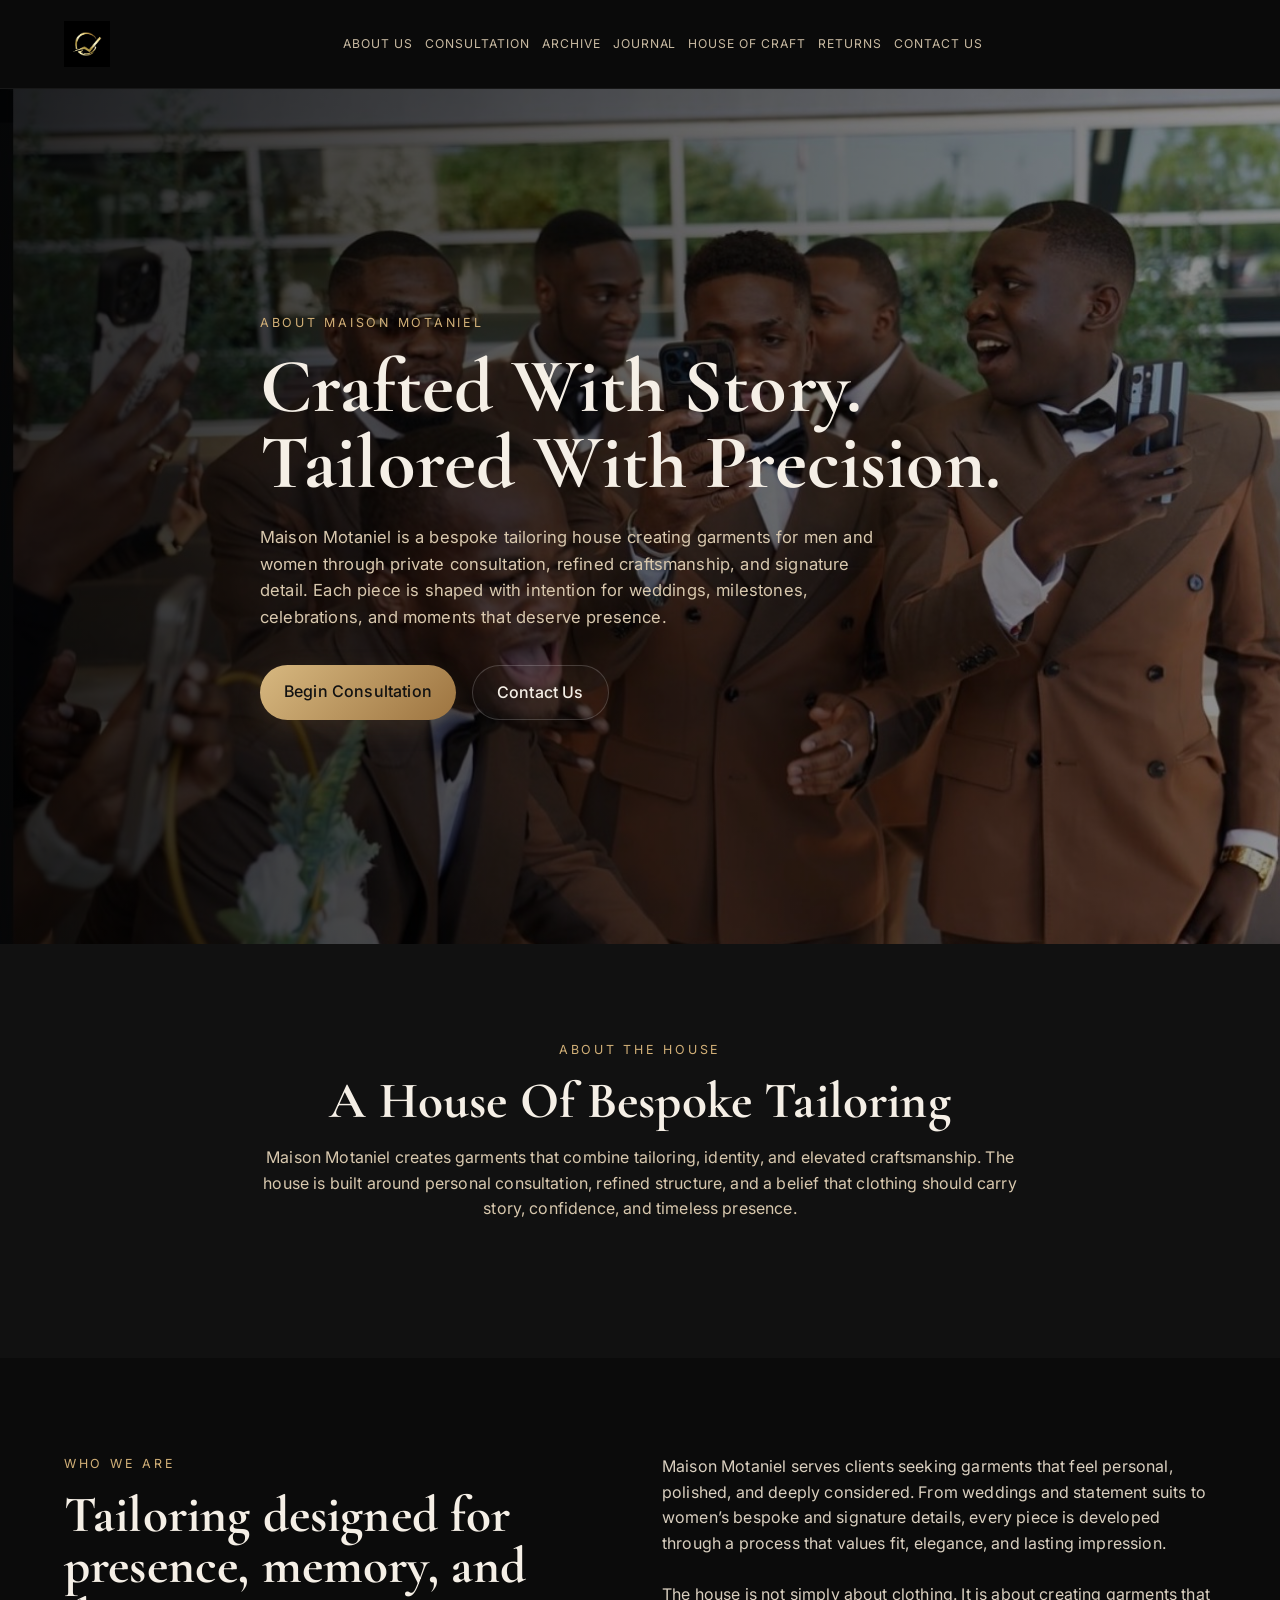
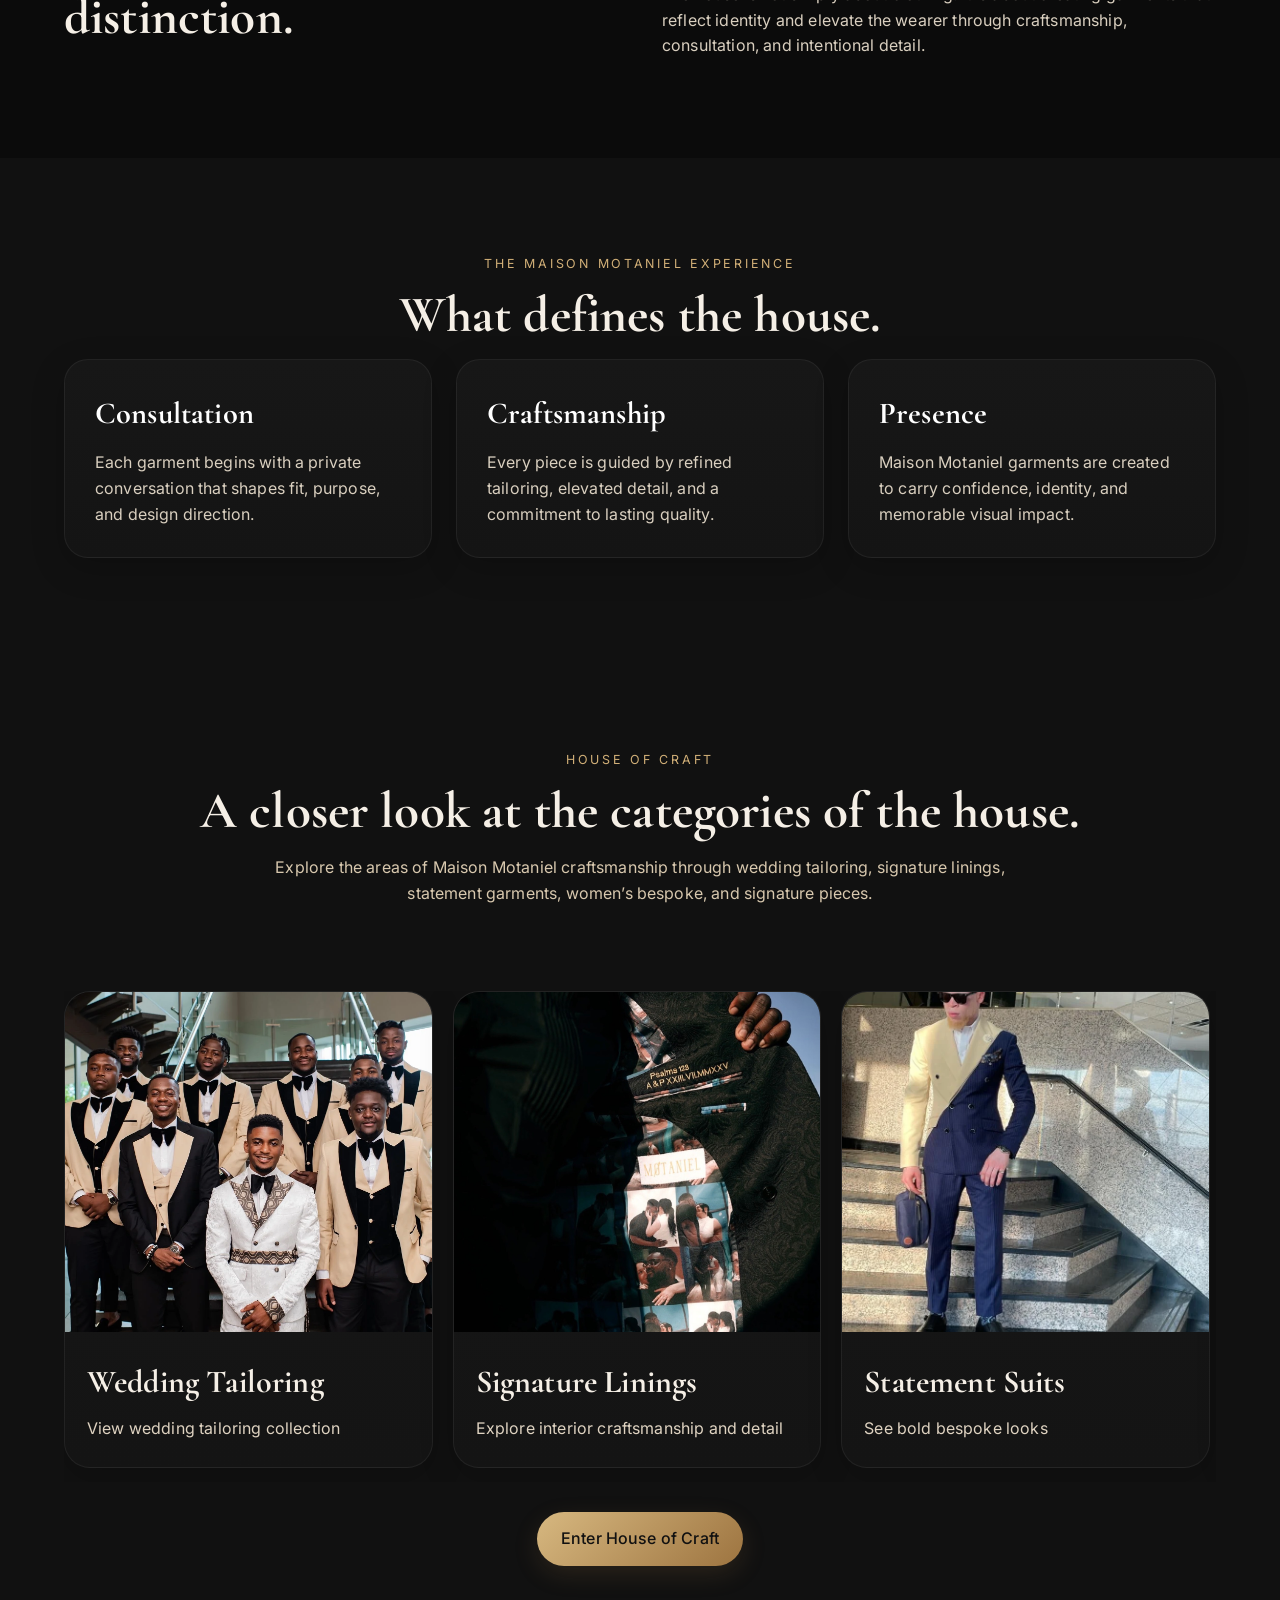
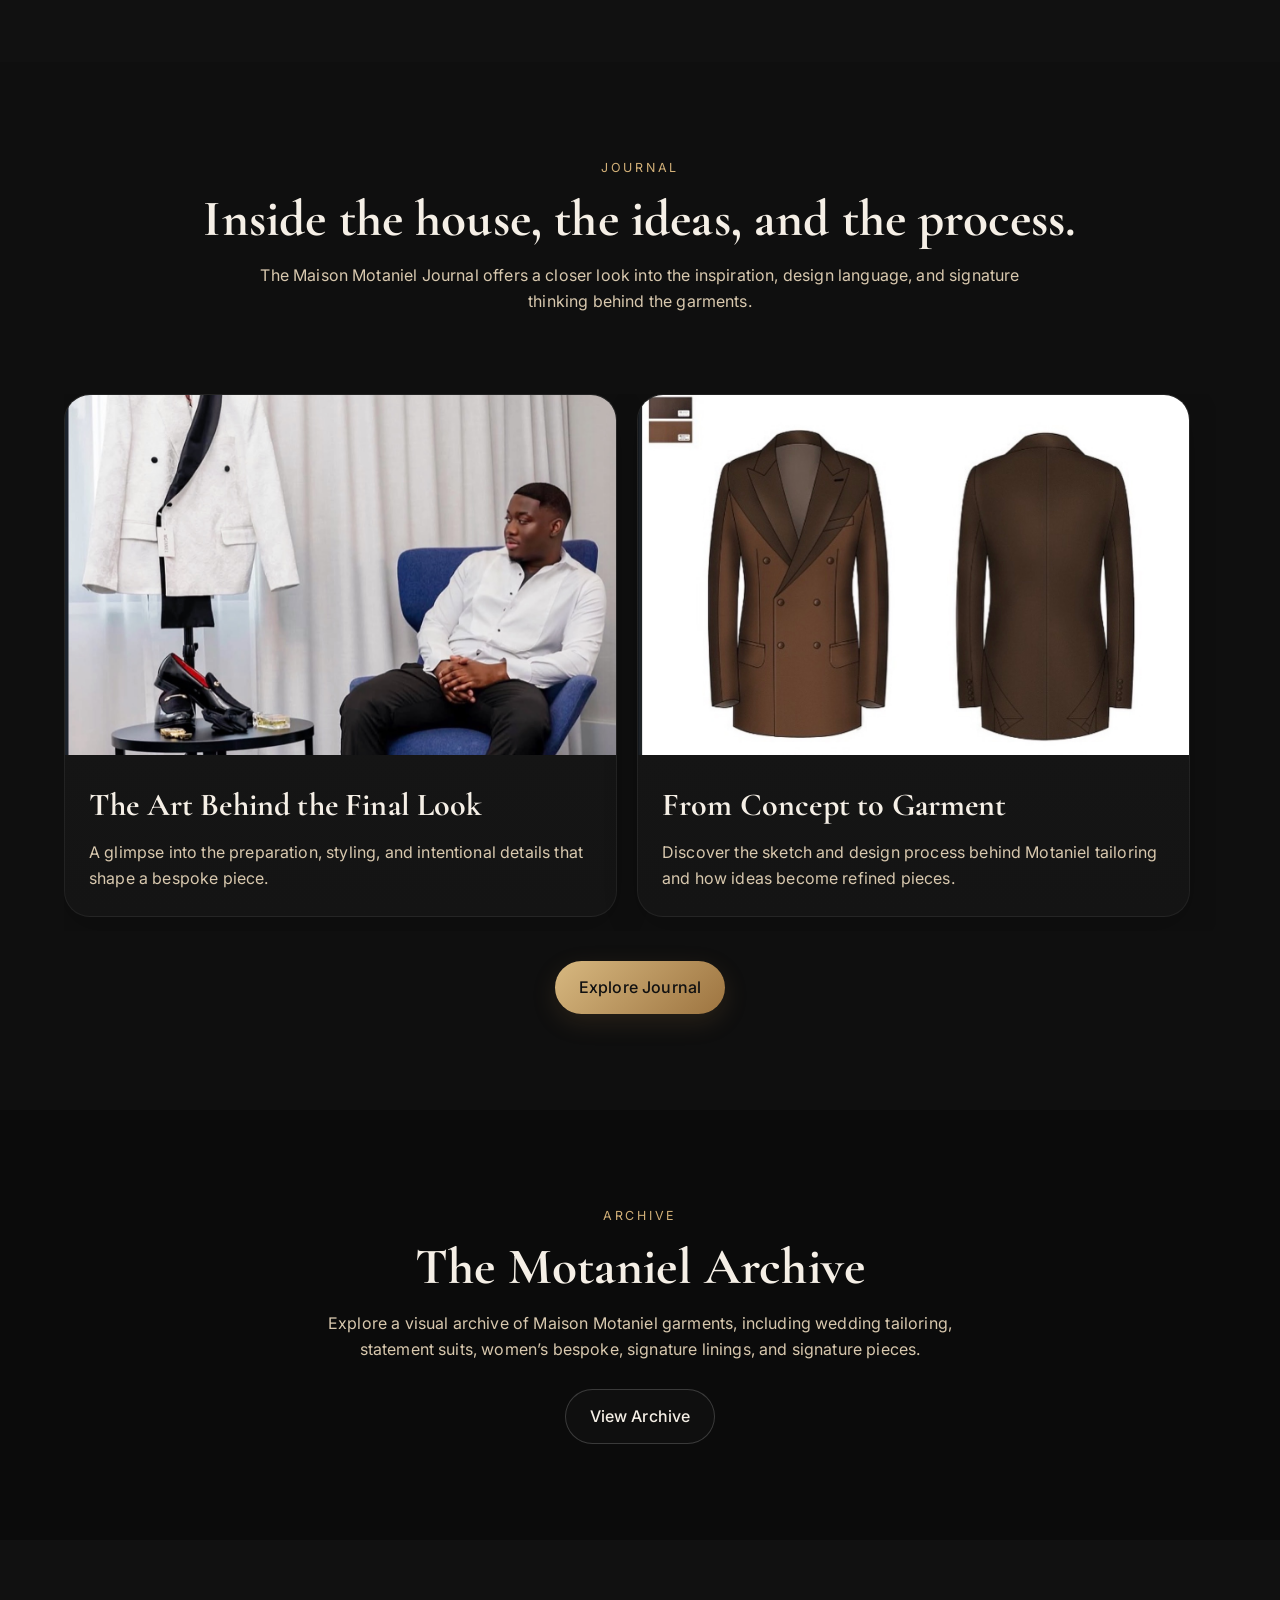
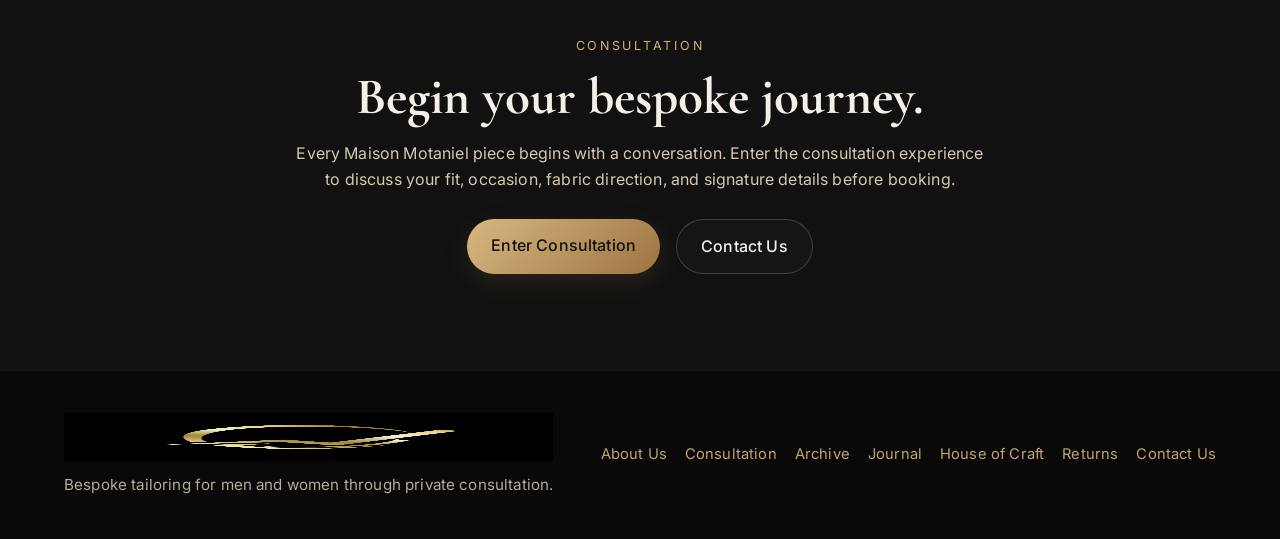
==== commit bf996dc1: "Update index.html" ====
--- a/index.html
+++ b/index.html
@@ -3,8 +3,8 @@
 <head>
   <meta charset="UTF-8" />
   <meta name="viewport" content="width=device-width, initial-scale=1.0" />
-  <title>Maison Motaniel | Bespoke Tailoring</title>
-  <meta name="description" content="Maison Motaniel offers bespoke tailoring for men and women through private consultation, personalized craftsmanship, and signature interior details." />
+  <title>Maison Motaniel | About Us</title>
+  <meta name="description" content="Maison Motaniel is a bespoke tailoring house creating garments for men and women through consultation, craftsmanship, and signature detail." />
 
   <link rel="preconnect" href="https://fonts.googleapis.com">
   <link rel="preconnect" href="https://fonts.gstatic.com" crossorigin>
@@ -13,63 +13,112 @@
 </head>
 <body>
 
- <header class="site-header">
-  <div class="container nav">
-
-    <a href="index.html" class="logo">
-      <img src="assets/motaniel-logo.png" alt="Maison Motaniel Logo">
-    </a>
-
-    <nav class="menu" id="menu">
-      <a href="about.html">About</a>
-      <a href="craft.html">House of Craft</a>
-      <a href="archive.html">Archive</a>
-      <a href="returns.html">Returns</a>
-      <a href="journal.html">Journal</a>
-      <a href="consultation.html">Consultation</a>
-    </nav>
-
-    <div class="header-right">
-      <button class="menu-toggle" id="menu-toggle" aria-label="Toggle menu">☰</button>
-    </div>
-
-  </div>
-</header>
+  <header class="site-header">
+    <div class="container nav">
+
+      <a href="index.html" class="logo">
+        <img src="assets/motaniel-logo.png" alt="Maison Motaniel Logo">
+      </a>
+
+      <nav class="menu" id="menu">
+        <a href="index.html">About Us</a>
+        <a href="consultation.html">Consultation</a>
+        <a href="archive.html">Archive</a>
+        <a href="journal.html">Journal</a>
+        <a href="craft.html">House of Craft</a>
+        <a href="returns.html">Returns</a>
+        <a href="contact.html">Contact Us</a>
+      </nav>
+
+      <div class="header-right">
+        <button class="menu-toggle" id="menu-toggle" aria-label="Toggle menu">☰</button>
+      </div>
+
+    </div>
+  </header>
 
   <section class="hero">
     <div class="container hero-content">
-      <p class="eyebrow">Bespoke Tailoring For Men & Women</p>
-      <h1>Tailoring Confidence For Men & Women Who Lead</h1>
+      <p class="eyebrow">About Maison Motaniel</p>
+      <h1>Crafted With Story. Tailored With Precision.</h1>
       <p class="hero-text">
-        Maison Motaniel creates custom garments through private consultation, blending refined tailoring,
-        personal expression, and signature craftsmanship for weddings, celebrations, and unforgettable moments.
+        Maison Motaniel is a bespoke tailoring house creating garments for men and women through private consultation,
+        refined craftsmanship, and signature detail. Each piece is shaped with intention for weddings, milestones,
+        celebrations, and moments that deserve presence.
       </p>
 
       <div class="hero-buttons">
-        <a href="consultation.html" class="btn btn-gold">Book Consultation</a>
-        <a href="https://www.instagram.com/maisonmotaniel?igsh=MmF2M21vanVxc3ds" target="_blank" class="btn btn-outline">Instagram</a>
+        <a href="consultation.html" class="btn btn-gold">Begin Consultation</a>
+        <a href="contact.html" class="btn btn-outline">Contact Us</a>
       </div>
     </div>
   </section>
 
   <section class="section brand-statement">
     <div class="container">
-      <p class="eyebrow center">The House of Motaniel</p>
-      <h2 class="center">Crafted With Story. Tailored With Precision.</h2>
+      <p class="eyebrow center">About The House</p>
+      <h2 class="center">A House Of Bespoke Tailoring</h2>
       <p class="brand-intro center">
-        Maison Motaniel creates bespoke garments for men and women through private consultation,
-        blending refined tailoring, personal expression, and signature interior craftsmanship.
-      </p>
+        Maison Motaniel creates garments that combine tailoring, identity, and elevated craftsmanship.
+        The house is built around personal consultation, refined structure, and a belief that clothing should
+        carry story, confidence, and timeless presence.
+      </p>
+    </div>
+  </section>
+
+  <section class="section">
+    <div class="container two-column">
+      <div>
+        <p class="eyebrow">Who We Are</p>
+        <h2>Tailoring designed for presence, memory, and distinction.</h2>
+      </div>
+
+      <div>
+        <p>
+          Maison Motaniel serves clients seeking garments that feel personal, polished, and deeply considered.
+          From weddings and statement suits to women’s bespoke and signature details, every piece is developed
+          through a process that values fit, elegance, and lasting impression.
+        </p>
+        <br>
+        <p>
+          The house is not simply about clothing. It is about creating garments that reflect identity and elevate
+          the wearer through craftsmanship, consultation, and intentional detail.
+        </p>
+      </div>
+    </div>
+  </section>
+
+  <section class="section dark-section">
+    <div class="container">
+      <p class="eyebrow center">The Maison Motaniel Experience</p>
+      <h2 class="center">What defines the house.</h2>
+
+      <div class="cards">
+        <div class="card">
+          <h3>Consultation</h3>
+          <p>Each garment begins with a private conversation that shapes fit, purpose, and design direction.</p>
+        </div>
+
+        <div class="card">
+          <h3>Craftsmanship</h3>
+          <p>Every piece is guided by refined tailoring, elevated detail, and a commitment to lasting quality.</p>
+        </div>
+
+        <div class="card">
+          <h3>Presence</h3>
+          <p>Maison Motaniel garments are created to carry confidence, identity, and memorable visual impact.</p>
+        </div>
+      </div>
     </div>
   </section>
 
   <section id="craft" class="section dark-section">
     <div class="container">
       <p class="eyebrow center">House of Craft</p>
-      <h2 class="center">Tailoring for weddings, celebration, and statement presence.</h2>
+      <h2 class="center">A closer look at the categories of the house.</h2>
       <p class="brand-intro center">
-        A showcase of bespoke tailoring created for unforgettable moments, personal expression,
-        and signature craftsmanship.
+        Explore the areas of Maison Motaniel craftsmanship through wedding tailoring, signature linings,
+        statement garments, women’s bespoke, and signature pieces.
       </p>
 
       <div class="carousel-shell">
@@ -137,15 +186,20 @@
 
         </div>
       </div>
+
+      <div class="center top-space">
+        <a href="craft.html" class="btn btn-gold">Enter House of Craft</a>
+      </div>
     </div>
   </section>
 
   <section class="section journal-home">
     <div class="container">
-      <p class="eyebrow center">The Motaniel Journal</p>
-      <h2 class="center">Inside the craft, the process, and the pieces behind the house.</h2>
+      <p class="eyebrow center">Journal</p>
+      <h2 class="center">Inside the house, the ideas, and the process.</h2>
       <p class="brand-intro center">
-        A closer look at the design story, tailoring inspiration, and signature pieces that shape Maison Motaniel.
+        The Maison Motaniel Journal offers a closer look into the inspiration, design language,
+        and signature thinking behind the garments.
       </p>
 
       <div class="carousel-shell">
@@ -153,7 +207,7 @@
 
           <a href="journal.html" class="journal-feature-card">
             <div class="journal-feature-image">
-              <img src="assets/journal-1.jpg" alt="Motaniel Journal piece 1">
+              <img src="assets/journal-1.jpg" alt="Journal feature 1">
             </div>
             <div class="journal-feature-text">
               <h3>The Art Behind the Final Look</h3>
@@ -163,7 +217,7 @@
 
           <a href="journal.html" class="journal-feature-card">
             <div class="journal-feature-image">
-              <img src="assets/journal-2.jpg" alt="Motaniel Journal piece 2">
+              <img src="assets/journal-2.jpg" alt="Journal feature 2">
             </div>
             <div class="journal-feature-text">
               <h3>From Concept to Garment</h3>
@@ -175,14 +229,26 @@
       </div>
 
       <div class="center top-space">
-        <a href="journal.html" class="btn btn-gold">Explore The Motaniel Journal</a>
-      </div>
+        <a href="journal.html" class="btn btn-gold">Explore Journal</a>
+      </div>
+    </div>
+  </section>
+
+  <section class="section">
+    <div class="container center">
+      <p class="eyebrow">Archive</p>
+      <h2>The Motaniel Archive</h2>
+      <p class="contact-text">
+        Explore a visual archive of Maison Motaniel garments, including wedding tailoring, statement suits,
+        women’s bespoke, signature linings, and signature pieces.
+      </p>
+      <a href="archive.html" class="btn btn-outline">View Archive</a>
     </div>
   </section>
 
   <section class="section dark-section">
     <div class="container consultation-box">
-      <p class="eyebrow center">Motaniel Consultation</p>
+      <p class="eyebrow center">Consultation</p>
       <h2 class="center">Begin your bespoke journey.</h2>
       <p class="center consultation-text">
         Every Maison Motaniel piece begins with a conversation. Enter the consultation experience to discuss
@@ -191,32 +257,31 @@
 
       <div class="hero-buttons center-buttons">
         <a href="consultation.html" class="btn btn-gold">Enter Consultation</a>
-        <a href="https://www.instagram.com/maisonmotaniel?igsh=MmF2M21vanVxc3ds" target="_blank" class="btn btn-outline">
-          Message On Instagram
-        </a>
+        <a href="contact.html" class="btn btn-outline">Contact Us</a>
       </div>
     </div>
   </section>
 
   <footer class="footer">
     <div class="container footer-wrap">
+
       <div class="footer-logo-block">
-
-  <img src="assets/motaniel-logo.png" alt="Maison Motaniel Logo" class="footer-logo">
-
-  <p class="footer-text">
-  Bespoke tailoring for men and women through private consultation.
-  </p>
-
-</div>
+        <img src="assets/motaniel-logo.png" alt="Maison Motaniel Logo" class="footer-logo">
+        <p class="footer-text">
+          Bespoke tailoring for men and women through private consultation.
+        </p>
+      </div>
 
       <div class="footer-links">
+        <a href="index.html">About Us</a>
+        <a href="consultation.html">Consultation</a>
         <a href="archive.html">Archive</a>
+        <a href="journal.html">Journal</a>
+        <a href="craft.html">House of Craft</a>
         <a href="returns.html">Returns</a>
-        <a href="consultation.html">Consultation</a>
-        <a href="https://www.instagram.com/maisonmotaniel" target="_blank">Instagram</a>
-        <a href="https://www.instagram.com/valenciadigitalstudio" target="_blank">Valencia Digital Studio</a>
-      </div>
+        <a href="contact.html">Contact Us</a>
+      </div>
+
     </div>
   </footer>
 
@@ -224,9 +289,11 @@
     const toggle = document.getElementById("menu-toggle");
     const menu = document.getElementById("menu");
 
-    toggle.addEventListener("click", () => {
-      menu.classList.toggle("show");
-    });
+    if (toggle && menu) {
+      toggle.addEventListener("click", () => {
+        menu.classList.toggle("show");
+      });
+    }
 
     function setupLuxuryCarousel(sliderId, cardSelector, interval = 3500) {
       const slider = document.getElementById(sliderId);
--- a/style.css
+++ b/style.css
@@ -15,6 +15,7 @@
   background: #0b0b0b;
   color: #f5efe6;
   line-height: 1.6;
+  letter-spacing: 0.01em;
 }
 
 a {
@@ -39,16 +40,16 @@
   position: sticky;
   top: 0;
   z-index: 1000;
-  background: rgba(11, 11, 11, 0.94);
-  backdrop-filter: blur(8px);
-  border-bottom: 1px solid rgba(255, 255, 255, 0.08);
+  background: rgba(11, 11, 11, 0.88);
+  backdrop-filter: blur(14px);
+  border-bottom: 1px solid rgba(255, 255, 255, 0.06);
 }
 
 .nav {
   display: grid;
   grid-template-columns: auto 1fr auto;
   align-items: center;
-  min-height: 86px;
+  min-height: 88px;
   gap: 12px;
 }
 
@@ -66,19 +67,23 @@
   display: flex;
   justify-content: center;
   align-items: center;
-  gap: 10px;
-  font-size: 0.74rem;
+  gap: 12px;
+  font-size: 0.76rem;
   color: #d8c8ae;
   min-width: 0;
+  letter-spacing: 0.08em;
+  text-transform: uppercase;
 }
 
 .menu a {
   white-space: nowrap;
-  transition: color 0.3s ease;
+  transition: color 0.3s ease, opacity 0.3s ease;
+  opacity: 0.92;
 }
 
 .menu a:hover {
   color: #ffffff;
+  opacity: 1;
 }
 
 .header-right {
@@ -103,26 +108,30 @@
   padding: 14px 24px;
   border-radius: 999px;
   font-weight: 500;
-  transition: 0.3s ease;
+  transition: all 0.3s ease;
 }
 
 .btn-gold {
-  background: linear-gradient(135deg, #d2b078, #9d7440);
+  background: linear-gradient(135deg, #d7b880, #9d7440);
   color: #111111;
+  box-shadow: 0 8px 24px rgba(157, 116, 64, 0.18);
 }
 
 .btn-gold:hover {
   transform: translateY(-2px);
+  box-shadow: 0 12px 30px rgba(157, 116, 64, 0.28);
 }
 
 .btn-outline {
   border: 1px solid rgba(255, 255, 255, 0.18);
   color: #f5efe6;
+  background: rgba(255, 255, 255, 0.02);
 }
 
 .btn-outline:hover {
   border-color: #d2b078;
   color: #d2b078;
+  background: rgba(255, 255, 255, 0.03);
 }
 
 /* HERO */
@@ -132,7 +141,7 @@
   display: flex;
   align-items: center;
   background:
-    linear-gradient(to right, rgba(0, 0, 0, 0.80), rgba(0, 0, 0, 0.42)),
+    linear-gradient(to right, rgba(0, 0, 0, 0.82), rgba(0, 0, 0, 0.42)),
     url("assets/hero-banner.jpg");
   background-size: cover;
   background-position: center;
@@ -158,7 +167,7 @@
 }
 
 .hero h1 {
-  font-size: clamp(3rem, 6vw, 5.6rem);
+  font-size: clamp(3rem, 6vw, 5.8rem);
   margin-bottom: 22px;
 }
 
@@ -178,11 +187,11 @@
 /* INNER HERO */
 
 .inner-hero {
-  min-height: 70vh;
+  min-height: 72vh;
   display: flex;
   align-items: center;
   background:
-    linear-gradient(to right, rgba(0, 0, 0, 0.78), rgba(0, 0, 0, 0.38)),
+    linear-gradient(to right, rgba(0, 0, 0, 0.80), rgba(0, 0, 0, 0.40)),
     url("assets/hero-banner.jpg");
   background-size: cover;
   background-position: center;
@@ -196,7 +205,7 @@
 /* GENERAL */
 
 .section {
-  padding: 92px 0;
+  padding: 96px 0;
 }
 
 .dark-section {
@@ -212,7 +221,7 @@
 }
 
 h2 {
-  font-size: clamp(2.2rem, 4vw, 3.7rem);
+  font-size: clamp(2.2rem, 4vw, 3.8rem);
   margin-bottom: 18px;
 }
 
@@ -239,7 +248,7 @@
 .two-column {
   display: grid;
   grid-template-columns: 1fr 1fr;
-  gap: 40px;
+  gap: 44px;
   align-items: start;
 }
 
@@ -251,16 +260,17 @@
 
 .card,
 .process-box {
-  background: #171717;
-  border: 1px solid rgba(255, 255, 255, 0.08);
-  border-radius: 22px;
-  padding: 28px;
+  background: linear-gradient(180deg, #171717 0%, #141414 100%);
+  border: 1px solid rgba(255, 255, 255, 0.06);
+  border-radius: 24px;
+  padding: 30px;
+  box-shadow: 0 10px 34px rgba(0, 0, 0, 0.20);
 }
 
 .card h3,
 .process-box h3 {
   font-family: 'Cormorant Garamond', serif;
-  font-size: 1.8rem;
+  font-size: 1.9rem;
   margin-bottom: 12px;
   color: #ffffff;
 }
@@ -301,18 +311,20 @@
 }
 
 .luxury-card {
-  background: #171717;
-  border: 1px solid rgba(255, 255, 255, 0.08);
-  border-radius: 24px;
+  background: linear-gradient(180deg, #171717 0%, #141414 100%);
+  border: 1px solid rgba(255, 255, 255, 0.06);
+  border-radius: 26px;
   overflow: hidden;
   display: flex;
   flex-direction: column;
-  transition: transform 0.35s ease, border-color 0.35s ease;
+  transition: transform 0.35s ease, border-color 0.35s ease, box-shadow 0.35s ease;
+  box-shadow: 0 10px 34px rgba(0, 0, 0, 0.18);
 }
 
 .luxury-card:hover {
-  transform: translateY(-4px);
-  border-color: rgba(210, 176, 120, 0.35);
+  transform: translateY(-6px);
+  border-color: rgba(210, 176, 120, 0.32);
+  box-shadow: 0 16px 42px rgba(0, 0, 0, 0.24);
 }
 
 .luxury-image-wrap {
@@ -324,10 +336,15 @@
   width: 100%;
   height: 100%;
   object-fit: cover;
+  transition: transform 0.5s ease;
+}
+
+.luxury-card:hover .luxury-photo {
+  transform: scale(1.03);
 }
 
 .luxury-overlay {
-  padding: 22px 20px 24px;
+  padding: 24px 22px 26px;
 }
 
 .luxury-overlay h3 {
@@ -367,17 +384,19 @@
 
 .journal-feature-card {
   flex: 0 0 48%;
-  background: #171717;
-  border-radius: 24px;
+  background: linear-gradient(180deg, #171717 0%, #141414 100%);
+  border-radius: 26px;
   overflow: hidden;
-  border: 1px solid rgba(255, 255, 255, 0.08);
+  border: 1px solid rgba(255, 255, 255, 0.06);
   scroll-snap-align: start;
-  transition: transform 0.35s ease, border-color 0.35s ease;
+  transition: transform 0.35s ease, border-color 0.35s ease, box-shadow 0.35s ease;
+  box-shadow: 0 10px 34px rgba(0, 0, 0, 0.18);
 }
 
 .journal-feature-card:hover {
-  transform: translateY(-4px);
-  border-color: rgba(210, 176, 120, 0.35);
+  transform: translateY(-6px);
+  border-color: rgba(210, 176, 120, 0.32);
+  box-shadow: 0 16px 42px rgba(0, 0, 0, 0.24);
 }
 
 .journal-feature-image img {
@@ -423,11 +442,12 @@
 }
 
 .gallery-item {
-  border-radius: 20px;
+  border-radius: 22px;
   overflow: hidden;
   background: #111111;
-  border: 1px solid rgba(255, 255, 255, 0.08);
+  border: 1px solid rgba(255, 255, 255, 0.06);
   aspect-ratio: 4 / 5;
+  box-shadow: 0 10px 30px rgba(0, 0, 0, 0.18);
 }
 
 .gallery-item img {
@@ -451,7 +471,7 @@
 .lightbox {
   position: fixed;
   inset: 0;
-  background: rgba(0, 0, 0, 0.92);
+  background: rgba(0, 0, 0, 0.94);
   display: flex;
   align-items: center;
   justify-content: center;
@@ -471,6 +491,7 @@
   max-width: 92vw;
   max-height: 88vh;
   border-radius: 18px;
+  box-shadow: 0 18px 48px rgba(0, 0, 0, 0.34);
 }
 
 .lightbox-close {
@@ -487,8 +508,8 @@
 /* FOOTER */
 
 .footer {
-  padding: 34px 0;
-  border-top: 1px solid rgba(255, 255, 255, 0.08);
+  padding: 42px 0;
+  border-top: 1px solid rgba(255, 255, 255, 0.06);
   background: #090909;
 }
 
@@ -497,12 +518,24 @@
   justify-content: space-between;
   align-items: center;
   flex-wrap: wrap;
-  gap: 20px;
-}
-
-.footer-brand {
-  font-family: 'Cormorant Garamond', serif;
-  font-size: 1.5rem;
+  gap: 24px;
+}
+
+.footer-logo-block {
+  display: flex;
+  flex-direction: column;
+  gap: 12px;
+}
+
+.footer-logo {
+  height: 48px;
+  width: auto;
+  opacity: 0.96;
+  transition: opacity 0.3s ease;
+}
+
+.footer-logo:hover {
+  opacity: 1;
 }
 
 .footer-text {
@@ -515,10 +548,17 @@
   gap: 18px;
   flex-wrap: wrap;
   color: #d2b078;
+  font-size: 0.92rem;
+}
+
+.footer-links a {
+  transition: color 0.3s ease, opacity 0.3s ease;
+  opacity: 0.92;
 }
 
 .footer-links a:hover {
   color: #ffffff;
+  opacity: 1;
 }
 
 /* MOBILE */
@@ -543,6 +583,8 @@
     gap: 14px;
     box-shadow: 0 20px 60px rgba(0, 0, 0, 0.35);
     font-size: 0.95rem;
+    text-transform: none;
+    letter-spacing: 0;
   }
 
   .menu.show {
@@ -550,6 +592,11 @@
   }
 
   .two-column {
+    grid-template-columns: 1fr;
+  }
+
+  .cards,
+  .process-grid {
     grid-template-columns: 1fr;
   }
 
@@ -590,6 +637,10 @@
   .gallery-grid {
     grid-template-columns: 1fr;
   }
+
+  .footer-wrap {
+    align-items: flex-start;
+  }
 }
 
 @media (max-width: 640px) {
@@ -636,4 +687,8 @@
   .luxury-image-wrap {
     height: 270px;
   }
-}
+
+  .footer-logo {
+    height: 42px;
+  }
+}
